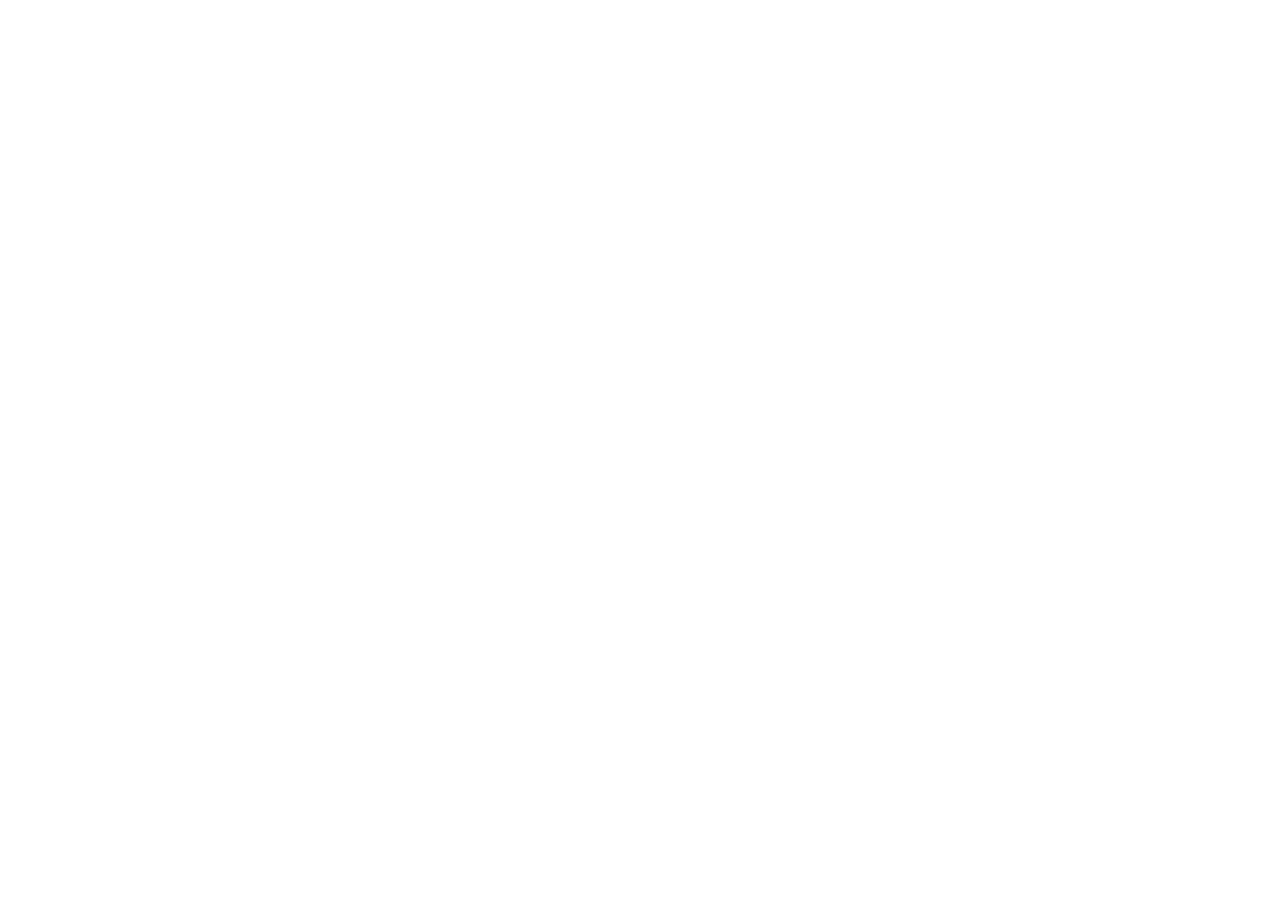
==== index.html @ 1f2ed85a "Add files via upload" ====
<!doctype html>
<html lang="de">
<head>
  <meta charset="utf-8">
  <meta name="viewport" content="width=device-width,initial-scale=1">
  <title>DISAP Demo</title>
  <link rel="stylesheet" href="css/styles.css">
</head>
<body>
  <div id="app"></div>
  <script type="module" src="js/app.js"></script>
</body>
</html>
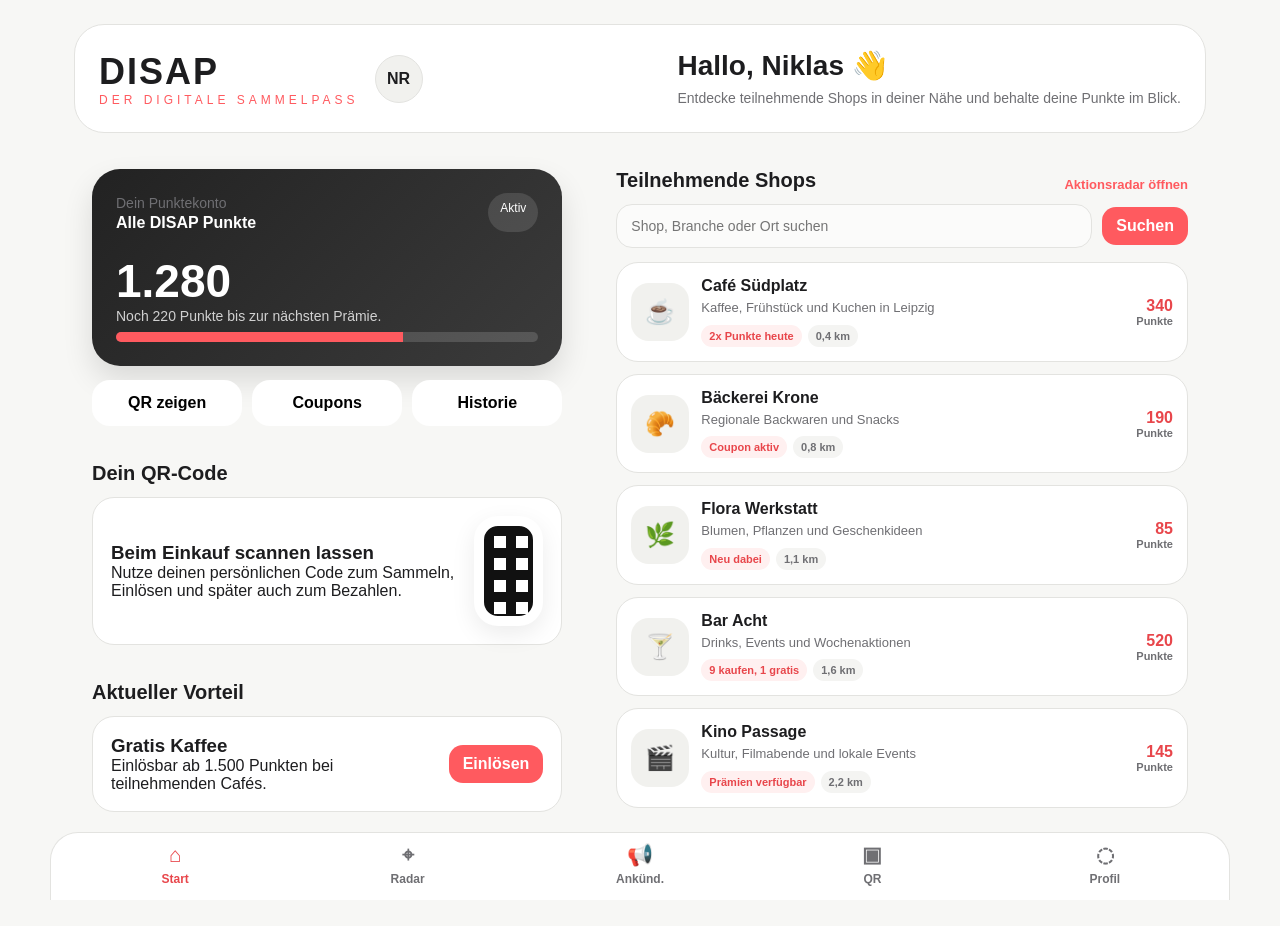
==== commit 99dfb193: "Add files via upload" ====
--- a/index.html
+++ b/index.html
@@ -7,7 +7,9 @@
   <link rel="stylesheet" href="css/styles.css">
 </head>
 <body>
-  <div id="app"></div>
-  <script type="module" src="js/app.js"></script>
+  <div id="app">
+    <noscript>Bitte JavaScript aktivieren, um die DISAP Demo zu öffnen.</noscript>
+  </div>
+  <script src="js/app.js"></script>
 </body>
 </html>
--- a/css/styles.css
+++ b/css/styles.css
@@ -0,0 +1,7 @@
+
+:root{--bg:#f7f7f5;--card:#fff;--text:#1d1d1f;--muted:#6f6f73;--line:#e3e3e0;--accent:#ff5a5f;--accent-dark:#e8464b;--soft:#f1f1ee;--city:#2f3a45;--map:#e9ece8}
+*{box-sizing:border-box;margin:0;padding:0;font-family:Inter,Arial,sans-serif}body{background:var(--bg);color:var(--text)}button{cursor:pointer;font:inherit}.shell{max-width:1180px;margin:auto;min-height:100vh;padding:24px 24px 96px}.header{background:var(--card);border:1px solid var(--line);border-radius:30px;padding:24px;margin-bottom:18px;display:flex;justify-content:space-between;gap:24px;align-items:center}.brand{display:flex;align-items:center;justify-content:space-between;gap:16px}.logo{font-size:36px;font-weight:900;letter-spacing:2px}.sub{color:var(--accent);letter-spacing:4px;font-size:12px;text-transform:uppercase}.headtext h1{font-size:28px;margin-bottom:6px}.headtext p,.muted{color:var(--muted);font-size:14px;line-height:1.45}.profile{width:48px;height:48px;border-radius:50%;background:var(--soft);display:grid;place-items:center;font-weight:800;border:1px solid var(--line)}.panel,.card{background:var(--card);border:1px solid var(--line);border-radius:30px;overflow:hidden}.ph{padding:20px;border-bottom:1px solid var(--line)}.ph h2{font-size:20px;margin-bottom:6px}.ph p{color:var(--muted);font-size:13px;line-height:1.4}.section{padding:18px}.grid2{display:grid;grid-template-columns:1fr 1.2fr;gap:18px}.gridmap{display:grid;grid-template-columns:1fr 360px;gap:18px}.grid3{display:grid;grid-template-columns:290px 1fr 330px;gap:18px}.row{display:flex;align-items:end;justify-content:space-between;margin-bottom:12px}.row h2{font-size:20px}.row a{color:var(--accent);font-size:13px;font-weight:800;text-decoration:none}.search,.toolbar{display:flex;gap:10px;align-items:center;flex-wrap:wrap}.search{margin-bottom:14px}.search input,.toolbar input{flex:1;min-width:220px;border:1px solid var(--line);background:#fbfbfa;border-radius:16px;padding:13px 14px;font-size:14px;outline:0}.primary,.search button{border:0;background:var(--accent);color:white;border-radius:14px;padding:10px 14px;font-weight:800}.secondary,.chip{border:1px solid var(--line);background:var(--soft);color:var(--text);border-radius:999px;padding:10px 12px;font-size:12px;font-weight:800}.chip.active{background:var(--accent);border-color:var(--accent);color:#fff}.nav{position:fixed;bottom:0;left:50%;transform:translateX(-50%);width:calc(100% - 48px);max-width:1180px;background:rgba(255,255,255,.92);backdrop-filter:blur(10px);border:1px solid var(--line);border-bottom:0;border-radius:28px 28px 0 0;display:grid;grid-template-columns:repeat(5,1fr);padding:10px 8px 14px;z-index:10}.nav button{background:transparent;border:0;color:var(--muted);font-size:12px;font-weight:800;display:grid;gap:5px;place-items:center}.nav span{font-size:21px}.nav .active{color:var(--accent-dark)}
+.points{background:linear-gradient(135deg,#222,#3b3b3b);color:#fff;border-radius:28px;padding:24px;box-shadow:0 14px 30px rgba(0,0,0,.12)}.ptop{display:flex;justify-content:space-between;margin-bottom:22px}.badge{background:rgba(255,255,255,.12);padding:8px 12px;border-radius:999px;font-size:12px}.num{font-size:46px;font-weight:900}.points p{color:rgba(255,255,255,.78);font-size:14px}.progress{height:10px;background:rgba(255,255,255,.15);border-radius:99px;overflow:hidden;margin-top:8px}.progress span{display:block;width:68%;height:100%;background:var(--accent)}.quick{display:grid;grid-template-columns:repeat(3,1fr);gap:10px;margin-top:14px}.quick button{border:0;border-radius:18px;background:var(--card);padding:14px 8px;font-weight:800}.shops{display:grid;gap:12px}.shop{background:var(--card);border:1px solid var(--line);border-radius:22px;padding:14px;display:grid;grid-template-columns:58px 1fr auto;gap:12px;align-items:center}.ico{width:58px;height:58px;border-radius:18px;display:grid;place-items:center;font-size:24px;background:var(--soft)}.shop h3{font-size:16px;margin-bottom:4px}.shop p,.event p,.compact p{font-size:13px;color:var(--muted);line-height:1.35}.meta{display:flex;gap:6px;flex-wrap:wrap;margin-top:8px}.pill{border-radius:999px;background:#f4f4f2;color:var(--muted);padding:5px 8px;font-size:11px;font-weight:800}.pill.a{color:var(--accent-dark);background:#fff0f0}.sp{text-align:right;font-weight:900;color:var(--accent-dark)}.sp small{display:block;color:var(--muted);font-size:11px}.coupon,.scan,.eventcard{background:var(--card);border:1px solid var(--line);border-radius:22px;padding:18px;display:flex;gap:16px;align-items:center;justify-content:space-between}.qr{width:110px;height:110px;border-radius:24px;background:linear-gradient(90deg,#111 10px,transparent 10px) 0 0/22px 22px,linear-gradient(#111 10px,transparent 10px) 0 0/22px 22px,#fff;border:10px solid #fff;box-shadow:0 8px 24px rgba(0,0,0,.08)}
+.map{position:relative;height:560px;background:linear-gradient(45deg,transparent 48%,rgba(255,255,255,.8) 49%,rgba(255,255,255,.8) 52%,transparent 53%) 0 0/160px 160px,linear-gradient(-35deg,transparent 48%,rgba(255,255,255,.75) 49%,rgba(255,255,255,.75) 52%,transparent 53%) 30px 40px/190px 160px,radial-gradient(circle at 15% 20%,rgba(133,168,141,.45) 0 12%,transparent 13%),radial-gradient(circle at 82% 74%,rgba(216,201,174,.55) 0 14%,transparent 15%),var(--map);overflow:hidden}.river{position:absolute;left:-80px;top:240px;width:120%;height:92px;background:rgba(143,165,186,.45);transform:rotate(-10deg);border-radius:999px}.street{position:absolute;background:rgba(255,255,255,.9);border-radius:999px}.s1{left:8%;top:14%;width:70%;height:16px;transform:rotate(17deg)}.s2{left:10%;top:60%;width:78%;height:15px;transform:rotate(-21deg)}.s3{left:34%;top:4%;width:15px;height:84%;transform:rotate(5deg)}.s4{left:68%;top:12%;width:14px;height:74%;transform:rotate(-15deg)}.s5{left:6%;top:42%;width:88%;height:13px}.pin{position:absolute;width:44px;height:44px;border-radius:50% 50% 50% 8px;background:var(--accent);transform:rotate(-45deg);display:grid;place-items:center;box-shadow:0 12px 24px rgba(232,70,75,.28);border:3px solid #fff;z-index:3}.pin:hover{transform:rotate(-45deg) scale(1.08)}.pin span{transform:rotate(45deg);font-size:20px}.p1{left:24%;top:24%}.p2{left:52%;top:34%}.p3{left:70%;top:54%}.p4{left:34%;top:66%}.p5{left:78%;top:28%}.p6{left:14%;top:50%}.tip{position:absolute;left:52%;top:18%;width:230px;background:#fff;border:1px solid var(--line);border-radius:20px;padding:14px;box-shadow:0 18px 40px rgba(0,0,0,.13);z-index:4}.tip h3{font-size:15px}.tip p{font-size:12px;color:var(--muted);line-height:1.35;margin:6px 0 10px}.events,.sidebody{padding:16px;display:grid;gap:12px}.event,.compact{border:1px solid var(--line);border-radius:22px;padding:14px;background:#fbfbfa;display:grid;gap:10px}.etop{display:flex;justify-content:space-between;gap:10px}.date{width:54px;height:54px;border-radius:18px;background:var(--text);color:white;display:grid;place-items:center;text-align:center;font-weight:900;line-height:1.05}.date small{display:block;font-size:10px;color:rgba(255,255,255,.78)}
+.city{padding:20px;display:grid;gap:16px}.citylogo{height:90px;border-radius:24px;background:linear-gradient(135deg,#222,var(--city));color:#fff;display:flex;align-items:center;gap:14px;padding:18px}.seal{width:50px;height:50px;border-radius:16px;background:rgba(255,255,255,.14);display:grid;place-items:center;font-size:24px}.cat{border:1px solid var(--line);background:#fbfbfa;border-radius:18px;padding:13px;display:flex;align-items:center;gap:10px}.cat.active{border-color:rgba(255,90,95,.35);background:#fff5f5}.catico{width:36px;height:36px;border-radius:12px;background:var(--soft);display:grid;place-items:center}.feed{padding:18px;display:grid;gap:14px}.post{border:1px solid var(--line);border-radius:26px;background:#fbfbfa;padding:18px;display:grid;gap:14px}.posttop{display:flex;justify-content:space-between;gap:14px}.author{display:flex;gap:12px;align-items:center}.avatar{width:46px;height:46px;border-radius:16px;background:var(--city);color:#fff;display:grid;place-items:center}.tag{border-radius:999px;padding:7px 10px;font-size:11px;font-weight:900;background:var(--soft);color:var(--muted)}.tag.info{background:#eef2f5;color:#466a8f}.tag.survey{background:#edf6ef;color:#3f7d58}.tag.event{background:#fff5e4;color:#8d6e2f}.post h2{font-size:20px}.post p{color:var(--muted);font-size:14px;line-height:1.5}.survey{border-radius:20px;background:#fff;border:1px solid var(--line);padding:14px;display:grid;gap:10px}.option{display:grid;gap:6px}.otop{display:flex;justify-content:space-between;font-weight:800;font-size:13px}.bar{height:9px;border-radius:999px;background:var(--soft);overflow:hidden}.bar span{display:block;height:100%;background:var(--accent)}.hidden{display:none!important}
+@media(max-width:980px){.shell{padding:0 0 88px;max-width:430px}.header{border-radius:0;border-left:0;border-right:0;border-top:0;display:block}.brand{margin-bottom:18px}.grid2,.gridmap,.grid3{grid-template-columns:1fr;padding:0 14px}.panel,.card{border-radius:24px}.hide-mobile{display:none}.map{height:470px}.tip{left:32px;top:24px}.nav{width:100%;max-width:430px;border-left:0;border-right:0}.nav button{font-size:10px}}
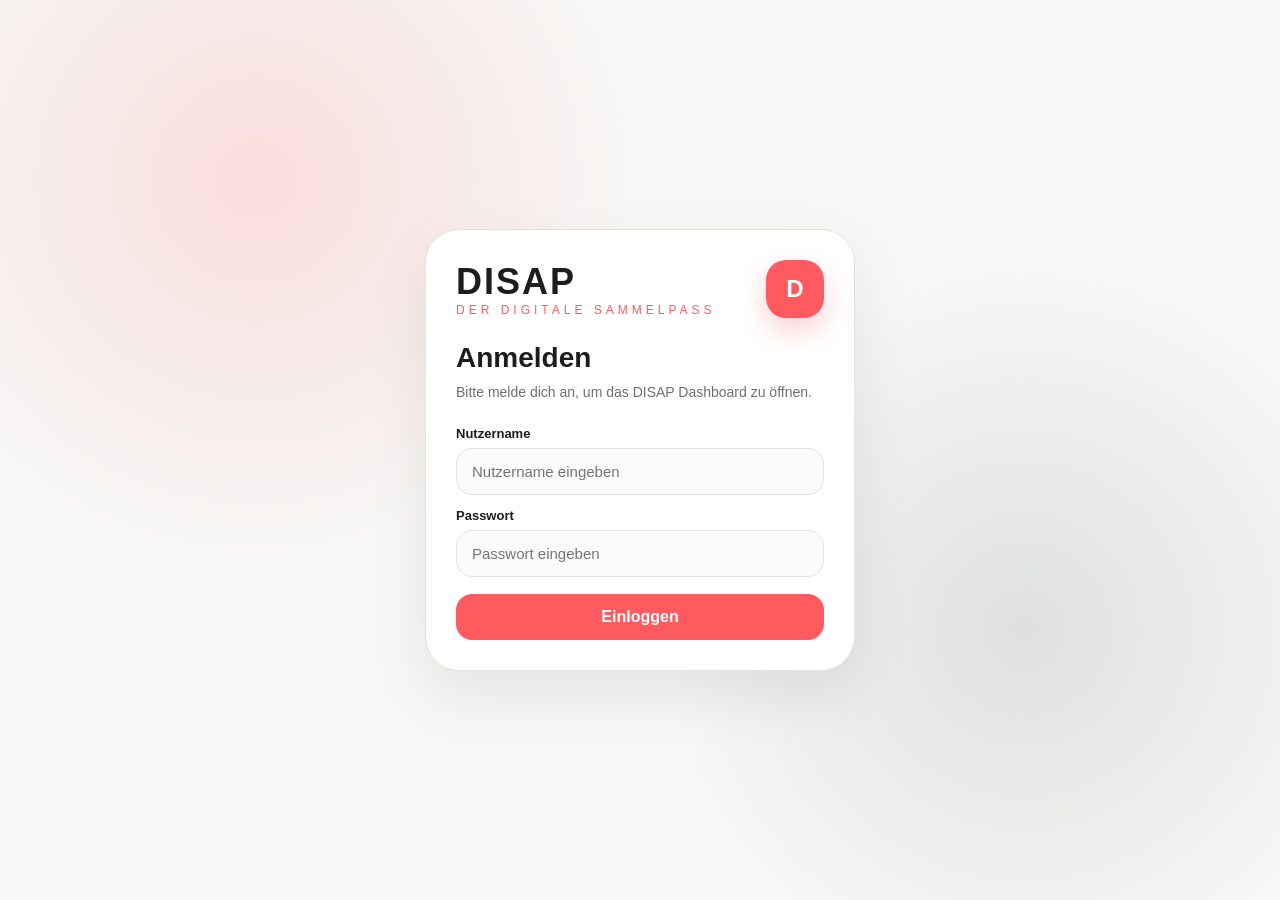
==== commit 9110fd32: "Update index.html" ====
--- a/index.html
+++ b/index.html
@@ -4,12 +4,1230 @@
   <meta charset="utf-8">
   <meta name="viewport" content="width=device-width,initial-scale=1">
   <title>DISAP Demo</title>
-  <link rel="stylesheet" href="css/styles.css">
+  <style>
+
+:root{--bg:#f7f7f5;--card:#fff;--text:#1d1d1f;--muted:#6f6f73;--line:#e3e3e0;--accent:#ff5a5f;--accent-dark:#e8464b;--soft:#f1f1ee;--city:#2f3a45;--map:#e9ece8}
+*{box-sizing:border-box;margin:0;padding:0;font-family:Inter,Arial,sans-serif}body{background:var(--bg);color:var(--text)}button{cursor:pointer;font:inherit}.shell{max-width:1180px;margin:auto;min-height:100vh;padding:24px 24px 96px}.header{background:var(--card);border:1px solid var(--line);border-radius:30px;padding:24px;margin-bottom:18px;display:flex;justify-content:space-between;gap:24px;align-items:center}.brand{display:flex;align-items:center;justify-content:space-between;gap:16px}.logo{font-size:36px;font-weight:900;letter-spacing:2px}.sub{color:var(--accent);letter-spacing:4px;font-size:12px;text-transform:uppercase}.headtext h1{font-size:28px;margin-bottom:6px}.headtext p,.muted{color:var(--muted);font-size:14px;line-height:1.45}.profile{width:48px;height:48px;border-radius:50%;background:var(--soft);display:grid;place-items:center;font-weight:800;border:1px solid var(--line)}.panel,.card{background:var(--card);border:1px solid var(--line);border-radius:30px;overflow:hidden}.ph{padding:20px;border-bottom:1px solid var(--line)}.ph h2{font-size:20px;margin-bottom:6px}.ph p{color:var(--muted);font-size:13px;line-height:1.4}.section{padding:18px}.grid2{display:grid;grid-template-columns:1fr 1.2fr;gap:18px}.gridmap{display:grid;grid-template-columns:1fr 360px;gap:18px}.grid3{display:grid;grid-template-columns:290px 1fr 330px;gap:18px}.announcement-grid{display:grid;grid-template-columns:minmax(0,1fr) 330px;gap:18px}.announcement-grid .feed{gap:16px}.row{display:flex;align-items:end;justify-content:space-between;margin-bottom:12px}.row h2{font-size:20px}.row a{color:var(--accent);font-size:13px;font-weight:800;text-decoration:none}.search,.toolbar{display:flex;gap:10px;align-items:center;flex-wrap:wrap}.search{margin-bottom:14px}.search input,.toolbar input{flex:1;min-width:220px;border:1px solid var(--line);background:#fbfbfa;border-radius:16px;padding:13px 14px;font-size:14px;outline:0}.primary,.search button{border:0;background:var(--accent);color:white;border-radius:14px;padding:10px 14px;font-weight:800}.secondary,.chip{border:1px solid var(--line);background:var(--soft);color:var(--text);border-radius:999px;padding:10px 12px;font-size:12px;font-weight:800}.chip.active{background:var(--accent);border-color:var(--accent);color:#fff}.nav{position:fixed;bottom:0;left:50%;transform:translateX(-50%);width:calc(100% - 48px);max-width:1180px;background:rgba(255,255,255,.94);backdrop-filter:blur(10px);border:1px solid var(--line);border-bottom:0;border-radius:22px 22px 0 0;display:grid;grid-template-columns:repeat(5,1fr);padding:7px 8px 9px;z-index:10}.nav button{background:transparent;border:0;color:var(--muted);font-size:11px;font-weight:800;display:grid;gap:3px;place-items:center;min-height:46px}.nav-icon{width:25px;height:25px;display:grid;place-items:center;font-size:20px;line-height:1}.nav-icon.radar-icon{font-size:24px}.nav .nav-usericon{width:25px;height:25px;border-radius:50%;background:var(--soft);border:1px solid var(--line);display:grid;place-items:center;font-size:10px;font-weight:900;letter-spacing:.4px;line-height:1}.nav .active .nav-usericon{background:var(--accent);border-color:var(--accent);color:#fff}.nav .active{color:var(--accent-dark)}
+.points{background:linear-gradient(135deg,#222,#3b3b3b);color:#fff;border-radius:28px;padding:24px;box-shadow:0 14px 30px rgba(0,0,0,.12)}.ptop{display:flex;justify-content:space-between;margin-bottom:22px}.badge{background:rgba(255,255,255,.12);padding:8px 12px;border-radius:999px;font-size:12px}.num{font-size:46px;font-weight:900}.points p{color:rgba(255,255,255,.78);font-size:14px}.progress{height:10px;background:rgba(255,255,255,.15);border-radius:99px;overflow:hidden;margin-top:8px}.progress span{display:block;width:68%;height:100%;background:var(--accent)}.quick{display:grid;grid-template-columns:repeat(3,1fr);gap:10px;margin-top:14px}.quick button{border:0;border-radius:18px;background:var(--card);padding:14px 8px;font-weight:800}.shops{display:grid;gap:12px}.shop{background:var(--card);border:1px solid var(--line);border-radius:22px;padding:14px;display:grid;grid-template-columns:58px 1fr auto;gap:12px;align-items:center}.ico{width:58px;height:58px;border-radius:18px;display:grid;place-items:center;font-size:24px;background:var(--soft)}.shop h3{font-size:16px;margin-bottom:4px}.shop p,.event p,.compact p{font-size:13px;color:var(--muted);line-height:1.35}.meta{display:flex;gap:6px;flex-wrap:wrap;margin-top:8px}.pill{border-radius:999px;background:#f4f4f2;color:var(--muted);padding:5px 8px;font-size:11px;font-weight:800}.pill.a{color:var(--accent-dark);background:#fff0f0}.sp{text-align:right;font-weight:900;color:var(--accent-dark)}.sp small{display:block;color:var(--muted);font-size:11px}.coupon,.scan,.eventcard{background:var(--card);border:1px solid var(--line);border-radius:22px;padding:18px;display:flex;gap:16px;align-items:center;justify-content:space-between}.qr{width:110px;height:110px;border-radius:24px;background:linear-gradient(90deg,#111 10px,transparent 10px) 0 0/22px 22px,linear-gradient(#111 10px,transparent 10px) 0 0/22px 22px,#fff;border:10px solid #fff;box-shadow:0 8px 24px rgba(0,0,0,.08)}
+.map{position:relative;height:560px;background:#dfe5df;overflow:hidden;border-radius:0 0 30px 30px}.osm-frame{position:absolute;inset:0;width:100%;height:100%;border:0;filter:saturate(.82) contrast(.96) brightness(1.03);transform:scale(1.02);transform-origin:center;pointer-events:none}.map::after{content:"";position:absolute;inset:0;background:linear-gradient(180deg,rgba(255,255,255,.08),rgba(247,247,245,.18));pointer-events:none}.map-title{position:absolute;left:18px;top:18px;z-index:5;background:rgba(255,255,255,.94);border:1px solid var(--line);border-radius:18px;padding:12px 14px;box-shadow:0 10px 28px rgba(0,0,0,.12)}.map-title h3{font-size:15px;margin-bottom:3px}.map-title p{font-size:12px;color:var(--muted)}.map-attribution{position:absolute;left:18px;bottom:14px;z-index:5;background:rgba(255,255,255,.92);border:1px solid var(--line);border-radius:999px;padding:7px 10px;font-size:10px;color:var(--muted)}.pin{position:absolute;min-width:46px;height:46px;border-radius:999px;background:var(--accent);color:#fff;display:flex;align-items:center;gap:6px;justify-content:center;box-shadow:0 14px 28px rgba(232,70,75,.32);border:3px solid #fff;z-index:6;padding:0 10px;transition:.16s ease;white-space:nowrap}.pin:hover,.pin.selected{transform:translateY(-3px) scale(1.04);background:var(--accent-dark)}.pin span{font-size:19px;line-height:1}.pin strong{font-size:11px;max-width:92px;overflow:hidden;text-overflow:ellipsis}.pin::after{content:"";position:absolute;left:50%;bottom:-9px;transform:translateX(-50%);width:0;height:0;border-left:8px solid transparent;border-right:8px solid transparent;border-top:10px solid #fff}.lp1{left:48%;top:77%}.lp2{left:56%;top:42%}.lp3{left:36%;top:66%}.lp4{left:61%;top:70%}.lp5{left:54%;top:38%}.lp6{left:50%;top:58%}.lp7{left:63%;top:79%}.lp8{left:48%;top:36%}.lp9{left:57%;top:52%}.lp10{left:69%;top:61%}.lp11{left:44%;top:48%}.map-area-label{position:absolute;z-index:4;background:rgba(47,58,69,.78);color:#fff;border-radius:999px;padding:6px 10px;font-size:11px;font-weight:900;letter-spacing:.2px;box-shadow:0 8px 18px rgba(0,0,0,.14)}.ml-zentrum{left:44%;top:30%}.ml-sued{left:45%;top:88%}.ml-plagwitz{left:19%;top:61%}.ml-hbf{left:55%;top:13%}.tip{position:absolute;right:18px;top:18px;width:255px;background:#fff;border:1px solid var(--line);border-radius:22px;padding:15px;box-shadow:0 18px 40px rgba(0,0,0,.16);z-index:7}.tip h3{font-size:16px}.tip p{font-size:12px;color:var(--muted);line-height:1.35;margin:6px 0 10px}.map-actions{display:flex;gap:8px;margin-top:10px}.map-actions button{padding:8px 10px;font-size:11px}.location-consent{position:absolute;inset:0;z-index:9;display:grid;place-items:center;background:rgba(29,29,31,.28);backdrop-filter:blur(3px);padding:20px}.location-card{width:min(100%,360px);background:#fff;border:1px solid var(--line);border-radius:26px;padding:22px;text-align:center;box-shadow:0 22px 56px rgba(0,0,0,.22)}.location-icon{width:62px;height:62px;border-radius:22px;background:#fff0f0;color:var(--accent-dark);display:grid;place-items:center;margin:0 auto 14px;font-size:28px}.location-card h3{font-size:20px;margin-bottom:8px}.location-card p{font-size:13px;color:var(--muted);line-height:1.45;margin-bottom:16px}.location-card .primary{width:100%;padding:13px 14px;border-radius:16px}.user-position{position:absolute;left:50%;top:50%;z-index:8;width:34px;height:34px;border-radius:50% 50% 50% 8px;background:var(--accent);border:3px solid #fff;box-shadow:0 12px 26px rgba(0,0,0,.24),0 0 0 9px rgba(255,90,95,.18);transform:translate(-50%,-88%) rotate(-45deg);display:grid;place-items:center}.user-position::before{content:"";width:11px;height:11px;border-radius:50%;background:#fff;transform:rotate(45deg)}.radar-list-item{border:1px solid var(--line);border-radius:22px;padding:14px;background:#fbfbfa;display:grid;gap:10px}.radar-list-item h3{font-size:15px}.radar-list-item p{font-size:13px;color:var(--muted);line-height:1.35}.store-top{display:flex;justify-content:space-between;gap:10px;align-items:flex-start}.store-icon{width:42px;height:42px;border-radius:15px;background:var(--soft);display:grid;place-items:center;font-size:21px}.events,.sidebody{padding:16px;display:grid;gap:12px}.event,.compact{border:1px solid var(--line);border-radius:22px;padding:14px;background:#fbfbfa;display:grid;gap:10px}.etop{display:flex;justify-content:space-between;gap:10px}.date{width:54px;height:54px;border-radius:18px;background:var(--text);color:white;display:grid;place-items:center;text-align:center;font-weight:900;line-height:1.05}.date small{display:block;font-size:10px;color:rgba(255,255,255,.78)}
+.city{padding:20px;display:grid;gap:16px}.citylogo{height:90px;border-radius:24px;background:linear-gradient(135deg,#222,var(--city));color:#fff;display:flex;align-items:center;gap:14px;padding:18px}.seal{width:50px;height:50px;border-radius:16px;background:rgba(255,255,255,.14);display:grid;place-items:center;font-size:24px}.cat{border:1px solid var(--line);background:#fbfbfa;border-radius:18px;padding:13px;display:flex;align-items:center;gap:10px}.cat.active{border-color:rgba(255,90,95,.35);background:#fff5f5}.catico{width:36px;height:36px;border-radius:12px;background:var(--soft);display:grid;place-items:center}.feed{padding:18px;display:grid;gap:14px}.post{border:1px solid var(--line);border-radius:26px;background:#fbfbfa;padding:18px;display:grid;gap:14px}.posttop{display:flex;justify-content:space-between;gap:14px}.author{display:flex;gap:12px;align-items:center}.avatar{width:46px;height:46px;border-radius:16px;background:var(--city);color:#fff;display:grid;place-items:center}.tag{border-radius:999px;padding:0 10px;min-height:26px;display:inline-flex;align-items:center;justify-content:center;line-height:1;font-size:11px;font-weight:900;background:var(--soft);color:var(--muted)}.tag.info{background:#eef2f5;color:#466a8f}.tag.survey{background:#edf6ef;color:#3f7d58}.tag.event{background:#fff5e4;color:#8d6e2f}.post h2{font-size:20px}.post p{color:var(--muted);font-size:14px;line-height:1.5}.survey{border-radius:20px;background:#fff;border:1px solid var(--line);padding:14px;display:grid;gap:10px}.option{display:grid;gap:6px}.otop{display:flex;justify-content:space-between;font-weight:800;font-size:13px}.bar{height:9px;border-radius:999px;background:var(--soft);overflow:hidden}.bar span{display:block;height:100%;background:var(--accent)}.hidden{display:none!important}
+
+.login-shell{min-height:100vh;display:grid;place-items:center;padding:24px;background:radial-gradient(circle at 20% 20%,rgba(255,90,95,.16),transparent 30%),radial-gradient(circle at 80% 70%,rgba(47,58,69,.12),transparent 30%),var(--bg)}.login-card{width:min(100%,430px);background:var(--card);border:1px solid var(--line);border-radius:34px;padding:30px;box-shadow:0 24px 60px rgba(0,0,0,.08)}.login-brand{display:flex;align-items:center;justify-content:space-between;gap:16px;margin-bottom:24px}.login-mark{width:58px;height:58px;border-radius:20px;background:var(--accent);color:#fff;display:grid;place-items:center;font-size:24px;font-weight:900;box-shadow:0 12px 28px rgba(232,70,75,.25)}.login-card h1{font-size:28px;margin-bottom:8px}.login-card p{color:var(--muted);font-size:14px;line-height:1.45}.login-form{display:grid;gap:13px;margin-top:24px}.login-field{display:grid;gap:7px}.login-field label{font-size:13px;font-weight:800}.login-field input{width:100%;border:1px solid var(--line);background:#fbfbfa;border-radius:16px;padding:14px 15px;font-size:15px;outline:0}.login-field input:focus{border-color:rgba(255,90,95,.6);box-shadow:0 0 0 4px rgba(255,90,95,.1)}.login-submit{border:0;background:var(--accent);color:white;border-radius:16px;padding:14px 16px;font-weight:900;margin-top:4px}.login-error{border:1px solid rgba(255,90,95,.35);background:#fff0f0;color:var(--accent-dark);border-radius:16px;padding:12px 14px;font-size:13px;font-weight:800}
+
+.qr-page{display:grid;gap:18px;max-width:760px;margin:0 auto}.qr-main-panel{padding:34px}.qr-stage{min-height:430px;display:grid;place-items:center}.qr-large{width:min(68vw,360px);height:min(68vw,360px);border-radius:34px;background:linear-gradient(90deg,#111 18px,transparent 18px) 0 0/38px 38px,linear-gradient(#111 18px,transparent 18px) 0 0/38px 38px,#fff;border:20px solid #fff;box-shadow:0 22px 54px rgba(0,0,0,.12)}.qr-guide{background:var(--card);border:1px solid var(--line);border-radius:26px;padding:20px}.qr-guide h3{font-size:18px;margin-bottom:8px}.qr-guide p{color:var(--muted);font-size:14px;line-height:1.55}.points-compact{display:flex;align-items:center;justify-content:space-between;gap:14px}.history-link{border:0;background:transparent;color:var(--accent-dark);font-weight:900;text-decoration:underline;text-underline-offset:4px;padding:8px}.modal{position:fixed;inset:0;z-index:30;background:rgba(29,29,31,.38);backdrop-filter:blur(4px);display:grid;place-items:center;padding:20px}.modal-card{width:min(100%,680px);max-height:84vh;overflow:hidden;background:var(--card);border:1px solid var(--line);border-radius:30px;box-shadow:0 28px 80px rgba(0,0,0,.24);display:flex;flex-direction:column}.modal-head{padding:22px;border-bottom:1px solid var(--line);display:flex;align-items:flex-start;justify-content:space-between;gap:16px;flex-shrink:0}.modal-head h2{font-size:22px;margin-bottom:5px}.modal-head p{color:var(--muted);font-size:13px;line-height:1.4}.modal-close{width:38px;height:38px;border:1px solid var(--line);background:var(--soft);border-radius:50%;font-size:24px;line-height:1}.history-tools{padding:14px 16px;border-bottom:1px solid var(--line);display:flex;gap:8px;align-items:center;justify-content:space-between;flex-wrap:wrap;background:#fbfbfa;flex-shrink:0}.history-summary{font-size:13px;color:var(--muted);font-weight:800}.history-summary strong{color:var(--text)}.history-filters{display:flex;gap:8px;flex-wrap:wrap}.history-filters .chip{padding:8px 10px}.history-list{padding:16px;display:grid;gap:10px;overflow:auto;max-height:52vh}.history-row{border:1px solid var(--line);border-radius:20px;background:#fbfbfa;padding:14px;display:grid;grid-template-columns:42px 1fr auto;gap:12px;align-items:center}.history-row h4{font-size:15px;margin-bottom:4px}.history-row p{font-size:12px;color:var(--muted);line-height:1.35}.history-icon{width:42px;height:42px;border-radius:15px;display:grid;place-items:center;font-weight:900;font-size:22px}.history-row.gain .history-icon{background:#edf6ef;color:#2f8a4f}.history-row.loss .history-icon{background:#fff0f0;color:#d73b41}.history-points{font-size:14px;white-space:nowrap}.history-row.gain .history-points{color:#2f8a4f}.history-row.loss .history-points{color:#d73b41}.history-empty{display:none;padding:18px;margin:0 16px 16px;border:1px dashed var(--line);border-radius:18px;color:var(--muted);text-align:center;font-size:13px}.history-empty.visible{display:block}.deals-list{max-height:294px;overflow:auto;display:grid;gap:10px;padding-right:4px;scrollbar-width:thin}.deal-card{background:#fbfbfa;border:1px solid var(--line);border-radius:18px;padding:13px;display:grid;grid-template-columns:42px 1fr auto;gap:10px;align-items:start}.deal-ico{width:42px;height:42px;border-radius:14px;background:#fff0f0;color:var(--accent-dark);display:grid;place-items:center;font-size:20px}.deal-card h4{font-size:14px;margin-bottom:4px}.deal-card p{font-size:12px;color:var(--muted);line-height:1.35}.deal-info{font-size:12px;color:var(--text);font-weight:800;line-height:1.35;margin-bottom:5px}.deal-info span{color:var(--muted);font-weight:800}.deal-side{display:grid;gap:8px;justify-items:end}.deal-show{border:0;background:var(--accent);color:#fff;border-radius:999px;padding:8px 10px;font-size:11px;font-weight:900;white-space:nowrap}.deal-show:hover{background:var(--accent-dark)}.deal-chip{border-radius:999px;background:var(--soft);color:var(--muted);padding:6px 8px;font-size:10px;font-weight:900;white-space:nowrap}.deal-chip.food{background:#fff3e7;color:#a85b10}.deal-chip.culture{background:#eef2f5;color:#466a8f}.deal-chip.mobility{background:#edf6ef;color:#3f7d58}.deal-chip.social{background:#fff0f0;color:var(--accent-dark)}.deal-meta{display:flex;gap:6px;flex-wrap:wrap;margin-top:8px}.catalog-grid{display:grid;gap:10px;max-height:430px;overflow:auto;padding:16px;scrollbar-width:thin}.catalog-row{background:#fbfbfa;border:1px solid var(--line);border-radius:18px;padding:14px;display:grid;grid-template-columns:46px 1fr auto;gap:12px;align-items:start}.catalog-row h4{font-size:15px;margin-bottom:4px}.catalog-row p{font-size:12px;color:var(--muted);line-height:1.35}.catalog-row .deal-ico{width:46px;height:46px}.catalog-status{font-size:11px;font-weight:900;color:var(--accent-dark);background:#fff0f0;border-radius:999px;padding:6px 8px;white-space:nowrap}.catalog-empty{display:none;margin:0 16px 16px;border:1px dashed var(--line);background:#fbfbfa;border-radius:16px;padding:12px;color:var(--muted);font-size:13px;text-align:center}.catalog-empty.visible{display:block}.catalog-search{padding:0 16px 14px;background:#fbfbfa;border-bottom:1px solid var(--line)}.catalog-search input{width:100%;border:1px solid var(--line);background:#fff;border-radius:16px;padding:12px 14px;font-size:14px;outline:0}
+
+@media(max-width:980px){.shell{padding:0 0 88px;max-width:430px}.header{border-radius:0;border-left:0;border-right:0;border-top:0;display:block}.brand{margin-bottom:18px}.grid2,.gridmap,.grid3{grid-template-columns:1fr;padding:0 14px}.panel,.card{border-radius:24px}.hide-mobile{display:none}.map{height:520px}.tip{left:14px;right:14px;top:86px;width:auto}.map-title{left:14px;top:14px;right:14px}.map-area-label{display:none}.pin strong{display:none}.pin{min-width:44px;padding:0}.lp1{left:51%;top:78%}.lp2{left:57%;top:43%}.lp3{left:30%;top:66%}.lp4{left:62%;top:72%}.lp5{left:54%;top:39%}.lp6{left:52%;top:59%}.map-attribution{left:14px;bottom:12px}.nav{width:100%;max-width:430px;border-left:0;border-right:0}.nav button{font-size:10px;min-height:44px}}
+
+  
+@media(max-width:640px){.qr-main-panel{padding:18px}.qr-stage{min-height:330px}.qr-large{width:min(78vw,285px);height:min(78vw,285px);border-width:16px;background-size:32px 32px}.points-compact{align-items:flex-start;flex-direction:column}.history-row{grid-template-columns:38px 1fr;align-items:start}.history-points{grid-column:2}.modal{padding:12px}.modal-card{border-radius:24px}}
+
+
+/* Favoriten, Lesezeichen und Öffnungszeiten */
+.saved-grid{display:grid;grid-template-columns:1fr 1fr;gap:12px;margin-top:14px}.saved-box{background:var(--card);border:1px solid var(--line);border-radius:22px;padding:16px;display:grid;gap:10px}.saved-head{display:flex;align-items:center;justify-content:space-between;gap:10px}.saved-head h3{font-size:16px}.saved-head a{font-size:12px;color:var(--accent-dark);font-weight:900;text-decoration:none}.saved-list{display:grid;gap:8px}.saved-item{display:flex;align-items:center;justify-content:space-between;gap:10px;background:#fbfbfa;border:1px solid var(--line);border-radius:16px;padding:10px 12px}.saved-item strong{font-size:13px}.saved-item p{font-size:12px;color:var(--muted);line-height:1.3}.saved-empty{font-size:13px;color:var(--muted);line-height:1.4;background:#fbfbfa;border:1px dashed var(--line);border-radius:16px;padding:12px}.favorite-btn,.bookmark-btn{width:38px;height:38px;border:1px solid var(--line);background:var(--soft);display:grid;place-items:center;font-size:18px;font-weight:900;color:var(--muted);transition:.15s ease;flex-shrink:0}.favorite-btn{border-radius:50%}.bookmark-btn{border-radius:14px;background:#f7f5ef}.favorite-btn:hover,.bookmark-btn:hover{transform:translateY(-1px);border-color:rgba(255,90,95,.35);color:var(--accent-dark)}.favorite-btn.active{background:#fff0f0;border-color:#ffd3d4;color:var(--accent-dark)}.bookmark-btn.active{background:#fff3cf;border-color:#ffb84d;box-shadow:0 0 0 4px rgba(255,184,77,.28),0 12px 24px rgba(0,0,0,.10);transform:translateY(-1px) scale(1.06)}.bookmark-icon{width:18px;height:22px;display:block;object-fit:contain;filter:grayscale(1) brightness(.12)}.bookmark-inline-icon{width:15px;height:18px;display:block;object-fit:contain;filter:grayscale(1) brightness(.12)}.bookmark-btn.active .bookmark-icon,.bookmark-chip-label .bookmark-inline-icon,.bookmark-title-label .bookmark-inline-icon{filter:none}.bookmark-chip-label,.bookmark-title-label{display:inline-flex;align-items:center;gap:7px}.shop-actions{display:grid;gap:8px;justify-items:end}.shop .favorite-btn{width:34px;height:34px;font-size:16px}.store-actions{display:flex;align-items:center;gap:8px;flex-wrap:wrap}.store-actions .favorite-btn{width:36px;height:36px;font-size:17px}.post-actions{display:flex;align-items:center;justify-content:space-between;gap:10px;flex-wrap:wrap}.post-actions-left{display:flex;gap:8px;flex-wrap:wrap}.posttop .bookmark-btn{margin-left:auto}.hours-line{font-size:12px;color:var(--muted);display:flex;gap:8px;align-items:center;flex-wrap:wrap}.status{display:inline-flex;align-items:center;gap:5px;border-radius:999px;padding:5px 8px;font-size:11px;font-weight:900}.status::before{content:"";width:7px;height:7px;border-radius:50%;background:currentColor}.status.open{background:#edf6ef;color:#2f8a4f}.status.closed{background:#f0f0ee;color:#747478}.status.soon{background:#fff5e4;color:#9a6b14}.store-detail{display:grid;gap:8px}.favorites-count,.bookmarks-count{font-size:11px;color:var(--muted);font-weight:900}.pin.favorite{box-shadow:0 14px 28px rgba(232,70,75,.32),0 0 0 5px rgba(255,90,95,.18)}
+@media(max-width:980px){.saved-grid{grid-template-columns:1fr}.announcement-grid{grid-template-columns:1fr;padding:0 14px}.shop{grid-template-columns:52px 1fr auto}.deal-card,.catalog-row{grid-template-columns:42px 1fr}.deal-chip,.catalog-status,.deal-side{grid-column:2;justify-self:start}.shop-actions{align-self:start}}
+
+  </style>
 </head>
 <body>
   <div id="app">
     <noscript>Bitte JavaScript aktivieren, um die DISAP Demo zu öffnen.</noscript>
   </div>
-  <script src="js/app.js"></script>
+
+  <script>
+
+
+const mapData = {
+  "Café Südplatz": {
+    name: "Café Südplatz",
+    icon: "☕",
+    desc: "Teilnehmendes Café im Bereich Südplatz mit Kaffee, Frühstück und Tagesaktionen.",
+    benefit: "2x Punkte heute",
+    distance: "0,4 km",
+    category: "Gastronomie",
+    pin: "lp1",
+    hoursText: "08:00–18:00 Uhr",
+    open: "08:00",
+    close: "18:00",
+    search: "cafe café südplatz gastronomie kaffee südvorstadt karl liebknecht strasse"
+  },
+  "Kino Passage": {
+    name: "Kino Passage",
+    icon: "🎬",
+    desc: "Kulturpartner im Zentrum. Punkte beim Ticketkauf und wechselnde Filmaktionen.",
+    benefit: "80 Punkte",
+    distance: "1,2 km",
+    category: "Kultur",
+    pin: "lp2",
+    hoursText: "14:00–23:30 Uhr",
+    open: "14:00",
+    close: "23:30",
+    search: "kino passage kultur film zentrum innenstadt"
+  },
+  "Flora Werkstatt": {
+    name: "Flora Werkstatt",
+    icon: "🌿",
+    desc: "Lokaler Blumenladen im Leipziger Westen mit Aktionen für DISAP Nutzer.",
+    benefit: "Neu dabei",
+    distance: "1,8 km",
+    category: "Einzelhandel",
+    pin: "lp3",
+    hoursText: "10:00–18:00 Uhr",
+    open: "10:00",
+    close: "18:00",
+    search: "flora werkstatt einzelhandel blumen plagwitz westen"
+  },
+  "Bar Acht": {
+    name: "Bar Acht",
+    icon: "🍸",
+    desc: "Teilnehmende Bar im KarLi Umfeld mit Abendaktionen und Bonuspunkten.",
+    benefit: "9 kaufen, 1 gratis",
+    distance: "0,9 km",
+    category: "Gastronomie",
+    pin: "lp4",
+    hoursText: "18:00–01:00 Uhr",
+    open: "18:00",
+    close: "01:00",
+    search: "bar acht gastronomie drinks karl liebknecht strasse südvorstadt"
+  },
+  "Bäckerei Krone": {
+    name: "Bäckerei Krone",
+    icon: "🥐",
+    desc: "Bäckerei in der Innenstadt mit Coupon und Punkten auf Snacks und Backwaren.",
+    benefit: "Coupon aktiv",
+    distance: "0,8 km",
+    category: "Lebensmittel",
+    pin: "lp5",
+    hoursText: "06:30–18:00 Uhr",
+    open: "06:30",
+    close: "18:00",
+    search: "bäckerei krone lebensmittel backwaren innenstadt markt"
+  },
+  "Stadtbibliothek": {
+    name: "Stadtbibliothek",
+    icon: "📚",
+    desc: "Städtisches Kulturangebot mit Lesungen und DISAP Vorteilen.",
+    benefit: "40 Punkte",
+    distance: "0,9 km",
+    category: "Kultur",
+    pin: "lp6",
+    hoursText: "10:00–19:00 Uhr",
+    open: "10:00",
+    close: "19:00",
+    search: "stadtbibliothek kultur lesung wilhelm leuschner platz"
+  },
+  "Pizzeria Napoli": {
+    name: "Pizzeria Napoli",
+    icon: "🍕",
+    desc: "Teilnehmendes Restaurant mit Pizzaaktionen und DISAP Rabatt Coupons.",
+    benefit: "30% Rabatt",
+    distance: "1,4 km",
+    category: "Gastronomie",
+    pin: "lp7",
+    hoursText: "11:30–22:30 Uhr",
+    open: "11:30",
+    close: "22:30",
+    search: "pizzeria napoli gastronomie pizza essen rabatt coupon südvorstadt"
+  },
+  "Museum am Markt": {
+    name: "Museum am Markt",
+    icon: "🏛",
+    desc: "Kulturpartner mit Ausstellungen und einlösbaren Punkte Prämien.",
+    benefit: "Eintritt gratis",
+    distance: "0,7 km",
+    category: "Kultur",
+    pin: "lp8",
+    hoursText: "10:00–18:00 Uhr",
+    open: "10:00",
+    close: "18:00",
+    search: "museum am markt kultur ausstellung kostenloser eintritt innenstadt"
+  },
+  "Stadt Leipzig Mobilität": {
+    name: "Stadt Leipzig Mobilität",
+    icon: "🚋",
+    desc: "Mobilitätspartner für einlösbare ÖPNV Vorteile im DISAP Programm.",
+    benefit: "Fahrt gratis",
+    distance: "0,5 km",
+    category: "Mobilität",
+    pin: "lp9",
+    hoursText: "06:00–23:00 Uhr",
+    open: "06:00",
+    close: "23:00",
+    search: "stadt leipzig mobilität öffis öpnv ticket tram bus"
+  },
+  "Theater Loft": {
+    name: "Theater Loft",
+    icon: "🎭",
+    desc: "Kulturpartner mit Theaterabenden, 2 für 1 Aktionen und DISAP Vorteilen.",
+    benefit: "2 für 1",
+    distance: "1,8 km",
+    category: "Kultur",
+    pin: "lp10",
+    hoursText: "16:00–22:30 Uhr",
+    open: "16:00",
+    close: "22:30",
+    search: "theater loft kultur theater 2 für 1 vorstellung"
+  },
+  "Bistro Mitte": {
+    name: "Bistro Mitte",
+    icon: "🥗",
+    desc: "Teilnehmendes Bistro mit Mittagsaktionen und Rabatt Coupons.",
+    benefit: "20% Mittag",
+    distance: "0,9 km",
+    category: "Gastronomie",
+    pin: "lp11",
+    hoursText: "09:00–20:00 Uhr",
+    open: "09:00",
+    close: "20:00",
+    search: "bistro mitte gastronomie essen mittagsmenü rabatt"
+  }
+};
+
+const BOOKMARK_ICON = "data:image/svg+xml,%3Csvg%20xmlns%3D%22http%3A//www.w3.org/2000/svg%22%20viewBox%3D%220%200%2024%2024%22%3E%0A%20%20%3Cpath%20fill%3D%22%23ff5a5f%22%20d%3D%22M7%203.25h10A2.25%202.25%200%200%201%2019.25%205.5v15.1a.9.9%200%200%201-1.37.77L12%2017.8l-5.88%203.57a.9.9%200%200%201-1.37-.77V5.5A2.25%202.25%200%200%201%207%203.25Z%22/%3E%0A%20%20%3Cpath%20fill%3D%22%23ffffff%22%20opacity%3D%22.28%22%20d%3D%22M7%203.25h10A2.25%202.25%200%200%201%2019.25%205.5v1.1H4.75V5.5A2.25%202.25%200%200%201%207%203.25Z%22/%3E%0A%3C/svg%3E";
+
+const announcementData = [
+  {
+    id: "mobilitaetszone",
+    type: "info",
+    tag: "Information",
+    tagClass: "info",
+    meta: "Heute · Offizielle Information",
+    title: "Neue Mobilitätszone in der Innenstadt",
+    text: "Ab nächster Woche wird in Teilen der Innenstadt eine neue Verkehrsführung getestet. Fußwege, Radwege und Lieferzonen sollen dadurch übersichtlicher werden.",
+    search: "innenstadt mobilität baustelle information verkehrsführung",
+    pills: ["Innenstadt", "Mobilität", "Gültig ab Montag"],
+    buttons: ["Details ansehen", "Merken"]
+  },
+  {
+    id: "marktzeiten",
+    type: "info",
+    tag: "Information",
+    tagClass: "info",
+    meta: "Heute · Service Hinweis",
+    title: "Geänderte Öffnungszeiten auf dem Wochenmarkt",
+    text: "Auf dem Wochenmarkt am Augustusplatz gelten in dieser Woche verlängerte Öffnungszeiten. Mehrere DISAP Partner nehmen an der Aktion teil.",
+    search: "wochenmarkt augustusplatz öffnungszeiten service partner",
+    pills: ["Wochenmarkt", "Augustusplatz", "Diese Woche"],
+    buttons: ["Details ansehen", "Merken"]
+  },
+  {
+    id: "brueckenarbeiten",
+    type: "info",
+    tag: "Information",
+    tagClass: "info",
+    meta: "Vor 1 Tag · Verkehrsinformation",
+    title: "Brückenarbeiten am Innenstadtring",
+    text: "Wegen Bauarbeiten kommt es am Innenstadtring zu temporären Sperrungen. Teilnehmende Partner in der Umgebung bleiben weiterhin erreichbar.",
+    search: "brückenarbeiten innenstadtring sperrung verkehr partner erreichbar",
+    pills: ["Verkehr", "Innenstadtring", "Baustelle"],
+    buttons: ["Details ansehen", "Merken"]
+  },
+  {
+    id: "kulturumfrage",
+    type: "survey",
+    tag: "Umfrage",
+    tagClass: "survey",
+    meta: "Gestern · Bürgerumfrage",
+    title: "Welche Kulturangebote wünscht du dir häufiger?",
+    text: "Die Stadt Leipzig möchte lokale Kulturangebote besser auf die Interessen der Bürgerinnen und Bürger abstimmen.",
+    search: "umfrage innenstadt kultur angebot befragung open air kino konzerte stadtteilfeste",
+    survey: [["Open Air Kino",42],["Konzerte im Park",35],["Stadtteilfeste",23]],
+    buttons: ["Abstimmen", "Teilen"]
+  },
+  {
+    id: "fahrradumfrage",
+    type: "survey",
+    tag: "Umfrage",
+    tagClass: "survey",
+    meta: "Vor 2 Tagen · Bürgerumfrage",
+    title: "Wo fehlen dir sichere Fahrradabstellplätze?",
+    text: "Die Stadt sammelt Rückmeldungen für zusätzliche Fahrradabstellflächen in Innenstadt, Südvorstadt und Plagwitz.",
+    search: "umfrage fahrrad abstellplätze innenstadt südvorstadt plagwitz mobilität",
+    survey: [["Innenstadt",38],["Südvorstadt",34],["Plagwitz",28]],
+    buttons: ["Abstimmen", "Teilen"]
+  },
+  {
+    id: "familienangebote",
+    type: "survey",
+    tag: "Umfrage",
+    tagClass: "survey",
+    meta: "Vor 4 Tagen · Bürgerumfrage",
+    title: "Welche Familienangebote sollen ausgebaut werden?",
+    text: "Leipzig plant neue Freizeit und Kulturangebote für Familien und fragt nach den wichtigsten Schwerpunkten.",
+    search: "umfrage familienangebote freizeit kultur spielplätze veranstaltungen",
+    survey: [["Familienfeste",31],["Ferienprogramme",46],["Kinderkultur",23]],
+    buttons: ["Abstimmen", "Teilen"]
+  },
+  {
+    id: "stadtteilfest",
+    type: "event",
+    tag: "Event",
+    tagClass: "event",
+    meta: "Vor 2 Tagen · Veranstaltung",
+    title: "Stadtteilfest am Wochenende",
+    text: "Lokale Händler, Gastronomie, Musik und Kulturangebote nehmen am kommenden Wochenende am Stadtteilfest teil. DISAP Partner bieten zusätzliche Punkteaktionen an.",
+    search: "event stadtfest leipzig wochenende markt musik stadtteilfest",
+    eventCard: { title: "Leipziger Stadtteilfest", text: "Samstag · 12:00 bis 22:00 Uhr · Zentrum Süd", day: "15", month: "JUN" },
+    buttons: ["Event anzeigen", "Zum Kalender"]
+  },
+  {
+    id: "sommerkino",
+    type: "event",
+    tag: "Event",
+    tagClass: "event",
+    meta: "Vor 3 Tagen · Veranstaltung",
+    title: "Sommerkino im Clara Zetkin Park",
+    text: "Ein Open Air Filmabend mit gastronomischen Angeboten und zusätzlichen DISAP Punkten bei ausgewählten Partnern.",
+    search: "event sommerkino clara zetkin park open air film gastronomische angebote",
+    eventCard: { title: "Sommerkino Leipzig", text: "Freitag · 21:30 Uhr · Clara Zetkin Park", day: "19", month: "JUN" },
+    buttons: ["Event anzeigen", "Zum Kalender"]
+  },
+  {
+    id: "shoppingabend",
+    type: "event",
+    tag: "Event",
+    tagClass: "event",
+    meta: "Vor 5 Tagen · Veranstaltung",
+    title: "Langer Einkaufsabend in Plagwitz",
+    text: "Mehrere teilnehmende Läden öffnen länger und bieten am Abend besondere Aktionen für DISAP Nutzerinnen und Nutzer an.",
+    search: "event shoppingabend plagwitz einkaufen läden aktionen disap",
+    eventCard: { title: "Shoppingabend Plagwitz", text: "Donnerstag · 18:00 bis 22:00 Uhr · Karl Heine Straße", day: "20", month: "JUN" },
+    buttons: ["Event anzeigen", "Zum Kalender"]
+  }
+];
+
+function getStores() {
+  return Object.values(mapData);
+}
+
+function escapeHtml(value) {
+  return String(value).replace(/[&<>"']/g, char => ({"&":"&amp;","<":"&lt;",">":"&gt;","\"":"&quot;","'":"&#039;"}[char]));
+}
+
+function initialsFromName(value) {
+  const cleaned = String(value || "").trim();
+  return cleaned ? cleaned.slice(0, 2).toUpperCase() : "DU";
+}
+
+function getStoredSet(key) {
+  try {
+    return new Set(JSON.parse(localStorage.getItem(key) || "[]"));
+  } catch (error) {
+    return new Set();
+  }
+}
+
+function saveStoredSet(key, set) {
+  localStorage.setItem(key, JSON.stringify([...set]));
+}
+
+function isFavoriteStore(name) {
+  return getStoredSet("disapFavoriteStores").has(name);
+}
+
+function toggleFavoriteStore(name) {
+  const favorites = getStoredSet("disapFavoriteStores");
+  favorites.has(name) ? favorites.delete(name) : favorites.add(name);
+  saveStoredSet("disapFavoriteStores", favorites);
+  return favorites.has(name);
+}
+
+function isBookmarkedPost(id) {
+  return getStoredSet("disapBookmarkedPosts").has(id);
+}
+
+function toggleBookmarkedPost(id) {
+  const bookmarks = getStoredSet("disapBookmarkedPosts");
+  bookmarks.has(id) ? bookmarks.delete(id) : bookmarks.add(id);
+  saveStoredSet("disapBookmarkedPosts", bookmarks);
+  return bookmarks.has(id);
+}
+
+function parseTimeToMinutes(value) {
+  const [hours, minutes] = String(value).split(":").map(Number);
+  return (hours * 60) + (minutes || 0);
+}
+
+function getStoreStatus(store) {
+  const now = new Date();
+  let current = now.getHours() * 60 + now.getMinutes();
+  let open = parseTimeToMinutes(store.open);
+  let close = parseTimeToMinutes(store.close);
+  if (close <= open) {
+    close += 1440;
+    if (current < open) current += 1440;
+  }
+  const isOpen = current >= open && current < close;
+  if (!isOpen) return { text: "Geschlossen", className: "closed" };
+  const minutesToClose = close - current;
+  if (minutesToClose <= 60) return { text: "Schließt demnächst", className: "soon" };
+  return { text: "Geöffnet", className: "open" };
+}
+
+function favoriteButtonMarkup(name, compact=false) {
+  const active = isFavoriteStore(name);
+  return `<button class="favorite-btn ${active ? "active" : ""}" data-toggle-favorite="${escapeHtml(name)}" aria-label="${active ? "Aus Favoriten entfernen" : "Zu Favoriten hinzufügen"}" title="Favorit">${active ? "♥" : "♡"}</button>`;
+}
+
+function bookmarkIconMarkup(className = "bookmark-inline-icon") {
+  return `<img src="${BOOKMARK_ICON}" class="${className}" alt="">`;
+}
+
+function bookmarkButtonMarkup(id) {
+  const active = isBookmarkedPost(id);
+  return `<button class="bookmark-btn ${active ? "active" : ""}" data-toggle-bookmark="${escapeHtml(id)}" aria-label="${active ? "Lesezeichen entfernen" : "Als Lesezeichen markieren"}" title="Lesezeichen">${bookmarkIconMarkup("bookmark-icon")}</button>`;
+}
+
+function renderFavoriteDashboardList() {
+  const favorites = getStoredSet("disapFavoriteStores");
+  const stores = getStores().filter(store => favorites.has(store.name));
+  if (!stores.length) return `<div class="saved-empty">Noch keine Lieblingsläden markiert. Nutze das Herz Symbol auf dem Dashboard oder im Radar.</div>`;
+  return stores.map(store => `<div class="saved-item"><div><strong>${store.icon} ${escapeHtml(store.name)}</strong><p>${escapeHtml(store.category)} · ${escapeHtml(store.distance)}</p></div>${favoriteButtonMarkup(store.name, true)}</div>`).join("");
+}
+
+function renderBookmarkDashboardList() {
+  const bookmarks = getStoredSet("disapBookmarkedPosts");
+  const posts = announcementData.filter(post => bookmarks.has(post.id));
+  if (!posts.length) return `<div class="saved-empty">Noch keine Ankündigungen als Lesezeichen gespeichert. Nutze das Lesezeichen Symbol im Ankündigung Tab.</div>`;
+  return posts.map(post => `<div class="saved-item"><div><strong class="bookmark-title-label">${bookmarkIconMarkup("bookmark-inline-icon")}<span>${escapeHtml(post.title)}</span></strong><p>${escapeHtml(post.tag)} · Stadt Leipzig</p></div></div>`).join("");
+}
+
+function updateFavoriteButtons(name) {
+  const active = isFavoriteStore(name);
+  document.querySelectorAll(`[data-toggle-favorite="${CSS.escape(name)}"]`).forEach(btn => {
+    btn.classList.toggle("active", active);
+    btn.textContent = active ? "♥" : "♡";
+    btn.setAttribute("aria-label", active ? "Aus Favoriten entfernen" : "Zu Favoriten hinzufügen");
+  });
+  document.querySelectorAll(`.pin[data-title="${CSS.escape(name)}"]`).forEach(pin => pin.classList.toggle("favorite", active));
+  const favoriteList = document.getElementById("dashboardFavorites");
+  if (favoriteList) favoriteList.innerHTML = renderFavoriteDashboardList();
+}
+
+function updateBookmarkButtons(id) {
+  const active = isBookmarkedPost(id);
+  document.querySelectorAll(`[data-toggle-bookmark="${CSS.escape(id)}"]`).forEach(btn => {
+    btn.classList.toggle("active", active);
+    btn.setAttribute("aria-label", active ? "Lesezeichen entfernen" : "Als Lesezeichen markieren");
+  });
+  const bookmarkList = document.getElementById("dashboardBookmarks");
+  if (bookmarkList) bookmarkList.innerHTML = renderBookmarkDashboardList();
+}
+
+function bindFavoriteButtons(extraUpdate) {
+  document.querySelectorAll("[data-toggle-favorite]").forEach(btn => btn.addEventListener("click", event => {
+    event.stopPropagation();
+    const name = btn.dataset.toggleFavorite;
+    toggleFavoriteStore(name);
+    updateFavoriteButtons(name);
+    if (typeof extraUpdate === "function") extraUpdate();
+  }));
+}
+
+function bindBookmarkButtons(extraUpdate) {
+  document.querySelectorAll("[data-toggle-bookmark]").forEach(btn => btn.addEventListener("click", event => {
+    event.stopPropagation();
+    const id = btn.dataset.toggleBookmark;
+    toggleBookmarkedPost(id);
+    updateBookmarkButtons(id);
+    if (typeof extraUpdate === "function") extraUpdate();
+  }));
+}
+
+class DemoApp {
+  constructor(root) {
+    this.root = root;
+    this.isLoggedIn = sessionStorage.getItem("disapLoggedIn") === "true";
+    this.username = sessionStorage.getItem("disapUsername") || "Admin";
+    this.view = location.hash.replace("#","") || "home";
+    this.nav = [
+      ["home","⌂","Start"],
+      ["radar","⌖","Radar"],
+      ["qr","▣","QR"],
+      ["announcements","📢","Ankünd."],
+      ["profile","◌","Profil"]
+    ];
+  }
+
+  init() {
+    window.addEventListener("hashchange", () => {
+      if (!this.isLoggedIn) {
+        this.render();
+        return;
+      }
+      this.view = location.hash.replace("#","") || "home";
+      this.render();
+    });
+    this.render();
+  }
+
+  render() {
+    if (!this.isLoggedIn) {
+      this.root.innerHTML = new LoginView().render();
+      this.bind();
+      return;
+    }
+
+    this.root.innerHTML = `
+      <main class="shell">
+        ${this.header()}
+        <section>${this.page()}</section>
+        ${this.navigation()}
+      </main>
+    `;
+    this.bind();
+  }
+
+  header() {
+    const username = escapeHtml(this.username);
+    const copy = {
+      home:[`Hallo, ${username} 👋`,"Entdecke teilnehmende Shops in deiner Nähe und behalte deine Punkte im Blick."],
+      radar:["Aktionsradar","Finde kulturelle Angebote in deiner Nähe, sammle Punkte und entdecke aktuelle Events teilnehmender DISAP Partner."],
+      announcements:["Ankündigungen","Offizielle Informationen, Umfragen und Events der Stadt Leipzig direkt in der DISAP App."],
+      qr:[`Hier ist dein persönlicher QR-Code, ${username}!`, ""],
+      profile:["Profil","Verwalte dein Benutzerkonto, deine Einstellungen und deine bevorzugten DISAP Funktionen."]
+    };
+    const [title,text] = copy[this.view] || copy.home;
+    return `
+      <header class="header">
+        <div class="brand">
+          <div>
+            <div class="logo">DISAP</div>
+            <div class="sub">Der digitale Sammelpass</div>
+          </div>
+        </div>
+        <div class="headtext"><h1>${title}</h1>${text ? `<p>${text}</p>` : ""}</div>
+      </header>
+    `;
+  }
+
+  navigation() {
+    const initials = escapeHtml(initialsFromName(this.username));
+    return `<nav class="nav">${this.nav.map(([id,icon,label]) => {
+      const renderedIcon = id === "profile"
+        ? `<span class="nav-usericon">${initials}</span>`
+        : `<span class="nav-icon ${id === "radar" ? "radar-icon" : ""}">${icon}</span>`;
+      return `
+      <button class="${this.view===id ? "active" : ""}" data-view="${id}">
+        ${renderedIcon}${label}
+      </button>`;
+    }).join("")}</nav>`;
+  }
+
+  page() {
+    if (this.view === "radar") return new RadarView().render();
+    if (this.view === "announcements") return new AnnouncementsView().render();
+    if (this.view === "qr") return new QRView(this.username).render();
+    if (this.view === "profile") return new ProfileView(this.username).render();
+    return new HomeView().render();
+  }
+
+  bind() {
+    if (!this.isLoggedIn) {
+      LoginView.bind((username, password) => {
+        const validUsername = Boolean(username) && !/\s/.test(username);
+        if (validUsername && password === "Admin") {
+          sessionStorage.setItem("disapLoggedIn", "true");
+          sessionStorage.setItem("disapUsername", username);
+          this.username = username;
+          this.isLoggedIn = true;
+          this.view = "home";
+          location.hash = "home";
+          this.render();
+        } else {
+          LoginView.showError();
+        }
+      });
+      return;
+    }
+
+    document.querySelectorAll(".nav button").forEach(btn => btn.addEventListener("click", () => location.hash = btn.dataset.view));
+    if (this.view === "home") HomeView.bind();
+    if (this.view === "radar") RadarView.bind();
+    if (this.view === "announcements") AnnouncementsView.bind();
+    if (this.view === "profile") ProfileView.bind();
+  }
+}
+
+class LoginView {
+  render() {
+    return `<main class="login-shell">
+      <section class="login-card">
+        <div class="login-brand">
+          <div>
+            <div class="logo">DISAP</div>
+            <div class="sub">Der digitale Sammelpass</div>
+          </div>
+          <div class="login-mark">D</div>
+        </div>
+        <h1>Anmelden</h1>
+        <p>Bitte melde dich an, um das DISAP Dashboard zu öffnen.</p>
+        <form class="login-form" id="loginForm" novalidate>
+          <div class="login-field">
+            <label for="username">Nutzername</label>
+            <input id="username" name="username" type="text" autocomplete="username" placeholder="Nutzername eingeben">
+          </div>
+          <div class="login-field">
+            <label for="password">Passwort</label>
+            <input id="password" name="password" type="password" autocomplete="current-password" placeholder="Passwort eingeben">
+          </div>
+          <div class="login-error hidden" id="loginError">Anmeldung fehlgeschlagen. Bitte Nutzernamen prüfen und das richtige Passwort eingeben.</div>
+          <button class="login-submit" type="submit">Einloggen</button>
+        </form>
+      </section>
+    </main>`;
+  }
+
+  static bind(onSubmit) {
+    const form = document.getElementById("loginForm");
+    const error = document.getElementById("loginError");
+    form?.addEventListener("submit", event => {
+      event.preventDefault();
+      error?.classList.add("hidden");
+      const username = document.getElementById("username")?.value.trim();
+      const password = document.getElementById("password")?.value || "";
+      onSubmit(username, password);
+    });
+  }
+
+  static showError() {
+    const error = document.getElementById("loginError");
+    error?.classList.remove("hidden");
+  }
+}
+
+class HomeView {
+  renderShop(store) {
+    const status = getStoreStatus(store);
+    return `<article class="shop" data-search="${store.search}">
+      <div class="ico">${store.icon}</div>
+      <div>
+        <h3>${escapeHtml(store.name)}</h3>
+        <p>${escapeHtml(store.desc)}</p>
+        <div class="meta"><span class="pill a">${escapeHtml(store.benefit)}</span><span class="pill">${escapeHtml(store.distance)}</span><span class="pill">${escapeHtml(store.category)}</span></div>
+        <div class="hours-line"><span>${escapeHtml(store.hoursText)}</span><span class="status ${status.className}">${status.text}</span></div>
+      </div>
+      <div class="shop-actions">
+        <div class="sp">${store.name === "Café Südplatz" ? 340 : store.name === "Bäckerei Krone" ? 190 : store.name === "Flora Werkstatt" ? 85 : store.name === "Bar Acht" ? 520 : store.name === "Kino Passage" ? 145 : 40}<small>Punkte</small></div>
+        ${favoriteButtonMarkup(store.name, true)}
+      </div>
+    </article>`;
+  }
+
+  render() {
+    const stores = getStores();
+    return `<div class="grid2">
+      <div>
+        <section class="section">
+          <div class="points">
+            <div class="ptop"><div><div class="muted">Dein Punktekonto</div><strong>Alle DISAP Punkte</strong></div><div class="badge">Aktiv</div></div>
+            <div class="num">1.280</div>
+            <p>Noch 220 Punkte bis zur nächsten Prämie.</p>
+            <div class="progress"><span></span></div>
+          </div>
+          <div class="quick"><button data-qr>QR zeigen</button><button data-open-catalog>Coupons</button><button data-open-history>Historie</button></div>
+          <div class="saved-grid">
+            <div class="saved-box">
+              <div class="saved-head"><h3>♥ Favoriten</h3><a href="#radar">Radar öffnen</a></div>
+              <div class="saved-list" id="dashboardFavorites">${renderFavoriteDashboardList()}</div>
+            </div>
+            <div class="saved-box">
+              <div class="saved-head"><h3 class="bookmark-title-label">${bookmarkIconMarkup("bookmark-inline-icon")}<span>Lesezeichen</span></h3><a href="#announcements">Ankündigungen öffnen</a></div>
+              <div class="saved-list" id="dashboardBookmarks">${renderBookmarkDashboardList()}</div>
+            </div>
+          </div>
+        </section>
+        <section class="section">
+          <div class="row"><h2>Einlösbare Rabatte</h2><a href="#profile" data-open-catalog>Katalog öffnen</a></div>
+          <div class="deals-list">${renderDashboardDeals()}</div>
+        </section>
+        <section class="section">
+          <div class="row"><h2>Empfohlener Vorteil</h2></div>
+          <div class="coupon"><div><h3>Gratis Kaffee</h3><p>Einlösbar ab 1.500 Punkten bei teilnehmenden Cafés.</p></div><button class="primary">Einlösen</button></div>
+        </section>
+      </div>
+      <div>
+        <section class="section">
+          <div class="row"><h2>Teilnehmende Shops</h2><a href="#radar">Aktionsradar öffnen</a></div>
+          <div class="search"><input id="shopSearch" placeholder="Shop, Branche oder Ort suchen"><button>Suchen</button></div>
+          <div class="shops" id="shopList">${stores.map(store => this.renderShop(store)).join("")}</div>
+        </section>
+      </div>
+    </div>
+    ${historyModalMarkup()}`;
+  }
+
+  static bind() {
+    const input = document.getElementById("shopSearch");
+    const filter = () => {
+      const s = (input.value || "").toLowerCase().trim();
+      document.querySelectorAll(".shop").forEach(el => {
+        const t = (el.dataset.search + " " + el.innerText).toLowerCase();
+        el.style.display = t.includes(s) ? "grid" : "none";
+      });
+    };
+    input?.addEventListener("input", filter);
+    document.querySelector("[data-qr]")?.addEventListener("click", () => location.hash = "qr");
+    document.querySelectorAll("[data-open-catalog]").forEach(btn => btn.addEventListener("click", event => {
+      event.preventDefault();
+      openCatalogOnProfile();
+    }));
+    document.querySelectorAll("[data-show-deal-partner]").forEach(btn => btn.addEventListener("click", event => {
+      event.preventDefault();
+      showPartnerOnRadar(btn.dataset.showDealPartner);
+    }));
+    bindFavoriteButtons();
+    ProfileView.bind();
+  }
+}
+
+class RadarView {
+  renderStore(store) {
+    const status = getStoreStatus(store);
+    return `<article class="radar-list-item" data-title="${store.name}" data-category="${store.category.toLowerCase()}" data-search="${store.search}">
+      <div class="store-top">
+        <div>
+          <h3>${escapeHtml(store.name)}</h3>
+          <p>${escapeHtml(store.desc)}</p>
+        </div>
+        <div class="store-icon">${store.icon}</div>
+      </div>
+      <div class="meta"><span class="pill a">${escapeHtml(store.benefit)}</span><span class="pill">${escapeHtml(store.distance)}</span><span class="pill">${escapeHtml(store.category)}</span></div>
+      <div class="hours-line"><span>Öffnungszeiten: ${escapeHtml(store.hoursText)}</span><span class="status ${status.className}">${status.text}</span></div>
+      <div class="store-actions"><button class="primary" data-show-store="${store.name}">Auf Karte zeigen</button><button class="secondary">Route</button>${favoriteButtonMarkup(store.name, true)}</div>
+    </article>`;
+  }
+
+  render() {
+    const stores = getStores();
+    const pins = stores.map(store => `<button class="pin ${store.pin} ${isFavoriteStore(store.name) ? "favorite" : ""}" title="${store.name}" data-title="${store.name}" data-category="${store.category.toLowerCase()}" data-search="${store.search}"><span>${store.icon}</span><strong>${store.name}</strong></button>`).join("");
+    const locationShared = sessionStorage.getItem("disapLocationShared") === "true";
+    return `<section class="gridmap">
+      <div class="panel">
+        <div class="toolbar radar-toolbar">
+          <input id="radarSearch" placeholder="Laden, Branche oder Ort in Leipzig suchen">
+          <button class="chip active" data-filter="all">Alle</button>
+          <button class="chip" data-filter="favorites">♥ Favoriten</button>
+          <button class="chip" data-filter="gastronomie">Gastro</button>
+          <button class="chip" data-filter="kultur">Kultur</button>
+          <button class="chip" data-filter="einzelhandel">Einzelhandel</button>
+        </div>
+        <div class="map leipzig-map">
+          <iframe class="osm-frame" title="Kartenausschnitt Leipzig Zentrum und Südvorstadt" src="https://www.openstreetmap.org/export/embed.html?bbox=12.3490%2C51.3240%2C12.3950%2C51.3520&layer=mapnik"></iframe>
+          <div class="map-title"><h3>Leipzig Zentrum & Südvorstadt</h3><p>Beispielhafter Kartenausschnitt mit DISAP Partnern</p></div>
+          <div class="map-area-label ml-hbf">Hauptbahnhof</div>
+          <div class="map-area-label ml-zentrum">Zentrum</div>
+          <div class="map-area-label ml-plagwitz">Leipziger Westen</div>
+          <div class="map-area-label ml-sued">Südvorstadt</div>
+          ${pins}
+          <div class="user-position ${locationShared ? "" : "hidden"}" id="userPosition"></div>
+          <div class="tip hidden" id="tip"></div>
+          ${locationShared ? "" : `<div class="location-consent" id="locationConsent"><div class="location-card"><div class="location-icon">⌖</div><h3>Standort teilen?</h3><p>DISAP nutzt deinen Standort, um teilnehmende Läden und Angebote in deiner Nähe auf der Karte zu markieren.</p><button class="primary" data-share-location>Standortinformationen teilen</button></div></div>`}
+          <div class="map-attribution">Kartenausschnitt: © OpenStreetMap Mitwirkende</div>
+        </div>
+      </div>
+      <aside class="panel">
+        <div class="ph"><h2>Teilnehmende Läden</h2><p>Beispielhafte DISAP Partner im Leipziger Kartenbereich.</p></div>
+        <div class="events" id="radarList">
+          ${stores.map(store => this.renderStore(store)).join("")}
+        </div>
+      </aside>
+    </section>`;
+  }
+
+  static showStore(title) {
+    const x = mapData[title];
+    if (!x) return;
+    const status = getStoreStatus(x);
+    document.querySelectorAll(".pin").forEach(pin => pin.classList.toggle("selected", pin.dataset.title === title));
+    const tip = document.getElementById("tip");
+    if (tip) {
+      tip.classList.remove("hidden");
+      tip.innerHTML = `<div class="store-detail"><div class="store-top"><div><h3>${x.name}</h3><p>${x.desc}</p></div>${favoriteButtonMarkup(x.name, true)}</div><div class="meta"><span class="pill a">${x.benefit}</span><span class="pill">${x.distance}</span><span class="pill">${x.category}</span></div><div class="hours-line"><span>${x.hoursText}</span><span class="status ${status.className}">${status.text}</span></div><div class="map-actions"><button class="primary">Details</button><button class="secondary">Route</button></div></div>`;
+      bindFavoriteButtons(() => RadarView.applyFilter());
+    }
+  }
+
+  static applyFilter() {
+    const focusPartner = sessionStorage.getItem("disapRadarPartnerFocus");
+    if (focusPartner) {
+      document.querySelectorAll(".pin, .radar-list-item").forEach(el => {
+        const show = el.dataset.title === focusPartner;
+        el.style.display = show ? (el.classList.contains("pin") ? "flex" : "grid") : "none";
+      });
+      const input = document.getElementById("radarSearch");
+      if (input) input.value = focusPartner;
+      document.querySelectorAll(".pin").forEach(pin => pin.classList.toggle("selected", pin.dataset.title === focusPartner));
+      document.getElementById("tip")?.classList.add("hidden");
+      return;
+    }
+
+    const active = document.querySelector(".radar-toolbar .chip.active")?.dataset.filter || "all";
+    const s = (document.getElementById("radarSearch")?.value || "").toLowerCase().trim();
+    document.querySelectorAll(".pin, .radar-list-item").forEach(el => {
+      const favoriteOk = active !== "favorites" || isFavoriteStore(el.dataset.title);
+      const typeOk = active === "all" || active === "favorites" || el.dataset.category === active;
+      const textOk = (el.dataset.search + " " + el.dataset.title).toLowerCase().includes(s);
+      el.style.display = favoriteOk && typeOk && textOk ? (el.classList.contains("pin") ? "flex" : "grid") : "none";
+    });
+  }
+
+  static bind() {
+    const chips = document.querySelectorAll(".radar-toolbar .chip");
+    const input = document.getElementById("radarSearch");
+    chips.forEach(chip => chip.addEventListener("click", () => {
+      sessionStorage.removeItem("disapRadarPartnerFocus");
+      chips.forEach(c => c.classList.remove("active"));
+      chip.classList.add("active");
+      RadarView.applyFilter();
+    }));
+    input?.addEventListener("input", () => {
+      sessionStorage.removeItem("disapRadarPartnerFocus");
+      RadarView.applyFilter();
+    });
+    document.querySelector("[data-share-location]")?.addEventListener("click", () => {
+      sessionStorage.setItem("disapLocationShared", "true");
+      document.getElementById("locationConsent")?.classList.add("hidden");
+      document.getElementById("userPosition")?.classList.remove("hidden");
+    });
+    document.querySelectorAll(".pin").forEach(pin => pin.addEventListener("click", () => RadarView.showStore(pin.dataset.title)));
+    document.querySelectorAll("[data-show-store]").forEach(btn => btn.addEventListener("click", () => RadarView.showStore(btn.dataset.showStore)));
+    bindFavoriteButtons(() => RadarView.applyFilter());
+    RadarView.applyFilter();
+  }
+}
+
+class AnnouncementsView {
+  cat(icon,title,text,active=false){return `<div class="cat ${active?"active":""}"><div class="catico">${icon}</div><div><h4>${title}</h4><p class="muted">${text}</p></div></div>`}
+  option(name,value){return `<div class="option"><div class="otop"><span>${name}</span><span>${value}%</span></div><div class="bar"><span style="width:${value}%"></span></div></div>`}
+  renderPost(post) {
+    const bodyExtra = post.survey ? `<div class="survey">${post.survey.map(([name,value]) => this.option(name,value)).join("")}</div>` : post.eventCard ? `<div class="eventcard"><div><h3>${escapeHtml(post.eventCard.title)}</h3><p>${escapeHtml(post.eventCard.text)}</p></div><div class="date">${post.eventCard.day}<small>${post.eventCard.month}</small></div></div>` : `<div class="meta">${post.pills.map(pill => `<span class="pill">${escapeHtml(pill)}</span>`).join("")}</div>`;
+    return `<article class="post" data-post-id="${post.id}" data-type="${post.type}" data-search="${escapeHtml(post.search)}">
+      <div class="posttop"><div class="author"><div class="avatar">🏛</div><div><h3>Stadt Leipzig</h3><p>${escapeHtml(post.meta)}</p></div></div><span class="tag ${post.tagClass}">${post.tag}</span>${bookmarkButtonMarkup(post.id)}</div>
+      <h2>${escapeHtml(post.title)}</h2><p>${escapeHtml(post.text)}</p>
+      ${bodyExtra}
+      <div class="post-actions"><div class="post-actions-left"><button class="primary">${post.buttons[0]}</button> <button class="secondary">${post.buttons[1]}</button></div></div>
+    </article>`;
+  }
+  render() {
+    return `<section class="announcement-grid">
+      <main class="panel">
+        <div class="toolbar"><input id="annSearch" placeholder="Ankündigung, Thema oder Event suchen"><button class="chip active" data-filter="all">Alle Beiträge</button><button class="chip" data-filter="bookmarks"><span class="bookmark-chip-label">${bookmarkIconMarkup("bookmark-inline-icon")}<span>Lesezeichen</span></span></button><button class="chip" data-filter="info">Informationen</button><button class="chip" data-filter="survey">Umfragen</button><button class="chip" data-filter="event">Events</button></div>
+        <div class="feed">
+          ${announcementData.map(post => this.renderPost(post)).join("")}
+        </div>
+      </main>
+      <aside class="panel">
+        <div class="ph"><h2>Aktuell wichtig</h2><p>Kurzüberblick über Beiträge und gemerkte Inhalte.</p></div>
+        <div class="sidebody"><div class="compact"><h3>9 Beiträge im Feed</h3><p>Infos, Umfragen und Events der Stadt Leipzig</p></div><div class="compact"><span class="tag survey">Umfrage läuft</span><h3>Fahrradabstellplätze</h3><p>Aktuell Rückmeldungen aus drei Stadtteilen.</p></div><div class="compact"><span class="tag event">Nächstes Event</span><h3>Sommerkino im Park</h3><p>Freitag ab 21:30 Uhr.</p></div></div>
+      </aside>
+    </section>`;
+  }
+  static applyFilter() {
+    const active = document.querySelector(".toolbar .chip.active")?.dataset.filter || "all";
+    const s = (document.getElementById("annSearch")?.value || "").toLowerCase().trim();
+    document.querySelectorAll(".post").forEach(p => {
+      const bookmarkedOk = active !== "bookmarks" || isBookmarkedPost(p.dataset.postId);
+      const typeOk = active === "all" || active === "bookmarks" || p.dataset.type === active;
+      const textOk = (p.dataset.search + " " + p.innerText).toLowerCase().includes(s);
+      p.style.display = bookmarkedOk && typeOk && textOk ? "grid" : "none";
+    });
+  }
+  static bind() {
+    const chips = document.querySelectorAll(".toolbar .chip");
+    const input = document.getElementById("annSearch");
+    chips.forEach(c=>c.addEventListener("click",()=>{chips.forEach(x=>x.classList.remove("active"));c.classList.add("active");AnnouncementsView.applyFilter()}));
+    input?.addEventListener("input", () => AnnouncementsView.applyFilter());
+    bindBookmarkButtons(() => AnnouncementsView.applyFilter());
+    AnnouncementsView.applyFilter();
+  }
+}
+
+
+const discountCatalog = [
+  { 
+    id: "begleitungGratis", 
+    title: "Begleitperson gratis", 
+    partner: "Kino Passage", 
+    actionType: "Punkte-Prämie", 
+    category: "social", 
+    categoryLabel: "Community", 
+    icon: "👥", 
+    text: "Löse deine DISAP Punkte ein und eine Begleitperson erhält kostenlosen Eintritt zur gleichen Vorstellung.", 
+    valid: "Einlösbar ab 1.500 Punkten" 
+  },
+  { 
+    id: "popcorn", 
+    title: "Kleines Popcorn gratis", 
+    partner: "Kino Passage", 
+    actionType: "Gratis-Zugabe", 
+    category: "culture", 
+    categoryLabel: "Kultur", 
+    icon: "🍿", 
+    text: "Beim Kauf eines Kinotickets erhältst du ein kleines Popcorn kostenlos dazu.", 
+    valid: "Heute verfügbar" 
+  },
+  { 
+    id: "pizza30", 
+    title: "30% Rabatt auf Pizza", 
+    partner: "Pizzeria Napoli", 
+    actionType: "Rabatt-Coupon", 
+    category: "food", 
+    categoryLabel: "Essen", 
+    icon: "🍕", 
+    text: "Spare 30 Prozent auf ausgewählte Pizzen bei diesem teilnehmenden Partner.", 
+    valid: "Nur diese Woche" 
+  },
+  { 
+    id: "kaffee50", 
+    title: "50% auf den 2. Kaffee", 
+    partner: "Café Südplatz", 
+    actionType: "Rabatt-Coupon", 
+    category: "food", 
+    categoryLabel: "Essen", 
+    icon: "☕", 
+    text: "Der zweite Kaffee kostet nur die Hälfte. Ideal für kurze Treffen in der Stadt.", 
+    valid: "Gültig bis Sonntag" 
+  },
+  { 
+    id: "cookie", 
+    title: "1 Cookie zum Kaffee gratis", 
+    partner: "Bäckerei Krone", 
+    actionType: "Gratis-Zugabe", 
+    category: "food", 
+    categoryLabel: "Essen", 
+    icon: "🍪", 
+    text: "Erhalte beim Kauf eines Kaffees einen Cookie kostenlos dazu.", 
+    valid: "Solange der Vorrat reicht" 
+  },
+  { 
+    id: "museum", 
+    title: "Kostenloser Eintritt Museum", 
+    partner: "Museum am Markt", 
+    actionType: "Punkte-Prämie", 
+    category: "culture", 
+    categoryLabel: "Kultur", 
+    icon: "🏛", 
+    text: "Löse deine Punkte für freien Eintritt in eine ausgewählte Ausstellung ein.", 
+    valid: "Ab 1.000 Punkten" 
+  },
+  { 
+    id: "oeffi", 
+    title: "Gratis ÖPNV-Einzelfahrt", 
+    partner: "Stadt Leipzig Mobilität", 
+    actionType: "Mobilitäts-Coupon", 
+    category: "mobility", 
+    categoryLabel: "Mobilität", 
+    icon: "🚋", 
+    text: "Löse deine Punkte für eine kostenlose Einzelfahrt im Leipziger Nahverkehr ein.", 
+    valid: "Ab 1.200 Punkten" 
+  },
+  { 
+    id: "theater", 
+    title: "2 für 1 Theaterabend", 
+    partner: "Theater Loft", 
+    actionType: "2-für-1 Aktion", 
+    category: "culture", 
+    categoryLabel: "Kultur", 
+    icon: "🎭", 
+    text: "Zwei Tickets erhalten und nur eines bezahlen. Gültig für ausgewählte Vorstellungen.", 
+    valid: "Begrenztes Kontingent" 
+  },
+  { 
+    id: "lunch", 
+    title: "Mittagsmenü 20% günstiger", 
+    partner: "Bistro Mitte", 
+    actionType: "Rabatt-Coupon", 
+    category: "food", 
+    categoryLabel: "Essen", 
+    icon: "🥗", 
+    text: "Spare 20 Prozent auf ausgewählte Mittagsgerichte zwischen 11 und 14 Uhr.", 
+    valid: "Werktags" 
+  }
+];
+
+function renderDealCard(deal, compact=false) {
+  return `<article class="${compact ? "deal-card" : "catalog-row"}" data-catalog-row data-category="${deal.category}" data-search="${escapeHtml((deal.title + " " + deal.partner + " " + deal.actionType + " " + deal.categoryLabel + " " + deal.text).toLowerCase())}">
+    <div class="deal-ico">${deal.icon}</div>
+    <div>
+      <h4>${escapeHtml(deal.title)}</h4>
+      <div class="deal-info">${escapeHtml(deal.partner)} <span>· ${escapeHtml(deal.actionType)}</span></div>
+      <p>${escapeHtml(deal.text)}</p>
+      <div class="deal-meta"><span class="deal-chip ${deal.category}">${escapeHtml(deal.categoryLabel)}</span><span class="pill">${escapeHtml(deal.actionType)}</span><span class="pill">${escapeHtml(deal.valid)}</span></div>
+    </div>
+    <div class="deal-side">
+      <span class="${compact ? "deal-chip " + deal.category : "catalog-status"}">${compact ? escapeHtml(deal.categoryLabel) : "Einlösbar"}</span>
+      <button class="deal-show" data-show-deal-partner="${escapeHtml(deal.partner)}">Anzeigen</button>
+    </div>
+  </article>`;
+}
+
+function renderDashboardDeals() {
+  return discountCatalog.map(deal => renderDealCard(deal, true)).join("");
+}
+
+function showPartnerOnRadar(partnerName) {
+  sessionStorage.setItem("disapRadarPartnerFocus", partnerName);
+  location.hash = "radar";
+}
+
+
+function catalogModalMarkup() {
+  return `<div class="modal hidden" id="catalogModal" role="dialog" aria-modal="true" aria-labelledby="catalogTitle">
+    <div class="modal-card">
+      <div class="modal-head">
+        <div><h2 id="catalogTitle">Rabatte und Coupons</h2><p>Vollständige Übersicht deiner aktuell einlösbaren DISAP Vorteile.</p></div>
+        <button class="modal-close" data-close-catalog aria-label="Katalog schließen">×</button>
+      </div>
+      <div class="history-tools">
+        <div class="history-summary">Aktuell verfügbar: <strong>${discountCatalog.length} Angebote</strong></div>
+        <div class="history-filters" aria-label="Rabatte und Coupons filtern">
+          <button class="chip active" data-catalog-filter="all">Alle</button>
+          <button class="chip" data-catalog-filter="food">Essen</button>
+          <button class="chip" data-catalog-filter="culture">Kultur</button>
+          <button class="chip" data-catalog-filter="mobility">Mobilität</button>
+          <button class="chip" data-catalog-filter="social">Community</button>
+        </div>
+      </div>
+      <div class="catalog-search"><input id="catalogSearch" placeholder="Rabatt, Coupon oder Partner suchen"></div>
+      <div class="catalog-grid" id="catalogList">
+        ${discountCatalog.map(deal => renderDealCard(deal, false)).join("")}
+      </div>
+      <div class="catalog-empty" id="catalogEmpty">Für diesen Filter gibt es keine Angebote.</div>
+    </div>
+  </div>`;
+}
+
+function openCatalogOnProfile() {
+  sessionStorage.setItem("disapOpenCatalogOnProfile", "true");
+  location.hash = "profile";
+}
+
+function applyCatalogFilter() {
+  const active = document.querySelector("[data-catalog-filter].active")?.dataset.catalogFilter || "all";
+  const search = (document.getElementById("catalogSearch")?.value || "").toLowerCase().trim();
+  let visible = 0;
+  document.querySelectorAll("#catalogModal [data-catalog-row]").forEach(row => {
+    const categoryOk = active === "all" || row.dataset.category === active;
+    const searchOk = (row.dataset.search || row.innerText).toLowerCase().includes(search);
+    const show = categoryOk && searchOk;
+    row.style.display = show ? "grid" : "none";
+    if (show) visible += 1;
+  });
+  document.getElementById("catalogEmpty")?.classList.toggle("visible", visible === 0);
+}
+
+function bindCatalogModal() {
+  const modal = document.getElementById("catalogModal");
+  const open = () => {
+    modal?.classList.remove("hidden");
+    applyCatalogFilter();
+  };
+  document.querySelectorAll("[data-open-catalog]").forEach(btn => btn.addEventListener("click", event => {
+    event.preventDefault();
+    if (modal) open();
+    else openCatalogOnProfile();
+  }));
+  document.querySelectorAll("[data-close-catalog]").forEach(btn => btn.addEventListener("click", () => modal?.classList.add("hidden")));
+  document.querySelectorAll("[data-show-deal-partner]").forEach(btn => btn.addEventListener("click", event => {
+    event.preventDefault();
+    showPartnerOnRadar(btn.dataset.showDealPartner);
+  }));
+  modal?.addEventListener("click", event => {
+    if (event.target === modal) modal.classList.add("hidden");
+  });
+  document.querySelectorAll("[data-catalog-filter]").forEach(btn => btn.addEventListener("click", () => {
+    document.querySelectorAll("[data-catalog-filter]").forEach(x => x.classList.remove("active"));
+    btn.classList.add("active");
+    applyCatalogFilter();
+  }));
+  document.getElementById("catalogSearch")?.addEventListener("input", applyCatalogFilter);
+  if (sessionStorage.getItem("disapOpenCatalogOnProfile") === "true") {
+    sessionStorage.removeItem("disapOpenCatalogOnProfile");
+    open();
+  }
+}
+
+
+const pointHistory = [
+  { type: "collect", shop: "Café Südplatz", date: "16.06.2026", isoDate: "2026-06-16", time: "09:42 Uhr", points: 80, note: "Punkte gesammelt" },
+  { type: "collect", shop: "Bäckerei Krone", date: "15.06.2026", isoDate: "2026-06-15", time: "12:18 Uhr", points: 190, note: "Punkte auf Einkauf gesammelt" },
+  { type: "redeem", shop: "Café Südplatz", date: "14.06.2026", isoDate: "2026-06-14", time: "08:55 Uhr", points: 250, note: "Prämie eingelöst" },
+  { type: "collect", shop: "Kino Passage", date: "12.06.2026", isoDate: "2026-06-12", time: "20:18 Uhr", points: 145, note: "Punkte beim Ticketkauf gesammelt" },
+  { type: "collect", shop: "Bar Acht", date: "10.06.2026", isoDate: "2026-06-10", time: "21:36 Uhr", points: 520, note: "Aktionspunkte gesammelt" },
+  { type: "redeem", shop: "Flora Werkstatt", date: "08.06.2026", isoDate: "2026-06-08", time: "17:04 Uhr", points: 400, note: "Gutschein eingelöst" },
+  { type: "collect", shop: "Flora Werkstatt", date: "04.06.2026", isoDate: "2026-06-04", time: "16:41 Uhr", points: 310, note: "Punkte gesammelt" },
+  { type: "collect", shop: "Stadtbibliothek", date: "31.05.2026", isoDate: "2026-05-31", time: "14:20 Uhr", points: 120, note: "Punkte für Kulturaktion gesammelt" },
+  { type: "redeem", shop: "Bäckerei Krone", date: "24.05.2026", isoDate: "2026-05-24", time: "11:07 Uhr", points: 300, note: "Coupon eingelöst" },
+  { type: "collect", shop: "Café Südplatz", date: "15.05.2026", isoDate: "2026-05-15", time: "09:12 Uhr", points: 340, note: "Punkte gesammelt" },
+  { type: "collect", shop: "Kino Passage", date: "28.04.2026", isoDate: "2026-04-28", time: "19:52 Uhr", points: 250, note: "Punkte beim Ticketkauf gesammelt" },
+  { type: "collect", shop: "Bar Acht", date: "12.04.2026", isoDate: "2026-04-12", time: "22:15 Uhr", points: 180, note: "Punkte gesammelt" },
+  { type: "collect", shop: "Flora Werkstatt", date: "25.03.2026", isoDate: "2026-03-25", time: "15:33 Uhr", points: 95, note: "Punkte gesammelt" }
+];
+
+function currentPointBalance() {
+  return pointHistory.reduce((sum, item) => sum + (item.type === "collect" ? item.points : -item.points), 0);
+}
+
+function formatPoints(value) {
+  return new Intl.NumberFormat("de-DE").format(value);
+}
+
+function renderPointHistoryItem(item) {
+  const isCollect = item.type === "collect";
+  return `<article class="history-row ${isCollect ? "gain" : "loss"}" data-history-row data-type="${item.type}" data-date="${item.isoDate}">
+    <div class="history-icon">${isCollect ? "+" : "−"}</div>
+    <div>
+      <h4>${escapeHtml(item.shop)}</h4>
+      <p>${escapeHtml(item.note)} · ${escapeHtml(item.date)} · ${escapeHtml(item.time)}</p>
+    </div>
+    <strong class="history-points">${isCollect ? "+" : "−"}${item.points} Punkte</strong>
+  </article>`;
+}
+
+function historyModalMarkup() {
+  const balance = currentPointBalance();
+  return `<div class="modal hidden" id="historyModal" role="dialog" aria-modal="true" aria-labelledby="historyTitle">
+    <div class="modal-card">
+      <div class="modal-head">
+        <div><h2 id="historyTitle">Punktehistorie</h2><p>Deine DISAP Interaktionen mit teilnehmenden Partnern. Die Summe der Historie ergibt deinen aktuellen Punktestand.</p></div>
+        <button class="modal-close" data-close-history aria-label="Historie schließen">×</button>
+      </div>
+      <div class="history-tools">
+        <div class="history-summary">Aktueller Stand: <strong>${formatPoints(balance)} Punkte</strong></div>
+        <div class="history-filters" aria-label="Historie filtern">
+          <button class="chip active" data-history-filter="all">Alle</button>
+          <button class="chip" data-history-filter="week">Letzte Woche</button>
+          <button class="chip" data-history-filter="month">Letzter Monat</button>
+          <button class="chip" data-history-filter="collect">Gesammelt</button>
+          <button class="chip" data-history-filter="redeem">Eingelöst</button>
+        </div>
+      </div>
+      <div class="history-list" id="historyList">
+        ${pointHistory.map(item => renderPointHistoryItem(item)).join("")}
+      </div>
+      <div class="history-empty" id="historyEmpty">Für diesen Filter gibt es keine Einträge.</div>
+    </div>
+  </div>`;
+}
+
+class QRView {
+  constructor(username) {
+    this.username = username;
+  }
+
+  render(){
+    return `<section class="qr-page">
+      <div class="panel qr-main-panel">
+        <div class="qr-stage">
+          <div class="qr qr-large" aria-label="Persönlicher DISAP QR Code"></div>
+        </div>
+      </div>
+      <div class="qr-guide">
+        <h3>So verwendest du deinen QR-Code</h3>
+        <p>Zeige ihn an der Kasse bei unseren teilnehmenden Partnern. Der Code kann dort gescannt werden, damit du Punkte sammelst, Vorteile einlöst oder später direkt über DISAP bezahlen kannst.</p>
+      </div>
+    </section>`
+  }
+}
+
+class ProfileView {
+  constructor(username) {
+    this.username = username;
+  }
+
+  renderHistoryItem(item) {
+    const isCollect = item.type === "collect";
+    return `<article class="history-row ${isCollect ? "gain" : "loss"}">
+      <div class="history-icon">${isCollect ? "+" : "−"}</div>
+      <div>
+        <h4>${escapeHtml(item.shop)}</h4>
+        <p>${escapeHtml(item.note)} · ${escapeHtml(item.date)} · ${escapeHtml(item.time)}</p>
+      </div>
+      <strong class="history-points">${isCollect ? "+" : "−"}${item.points} Punkte</strong>
+    </article>`;
+  }
+
+  render(){
+    const username = escapeHtml(this.username);
+    return `<section class="grid2">
+      <div class="panel">
+        <div class="ph"><h2>Benutzerprofil</h2><p>Grunddaten für die Demo Sicht des Endanwenders.</p></div>
+        <div class="sidebody">
+          <div class="compact"><h3>Name</h3><p>${username}</p></div>
+          <div class="compact"><h3>Status</h3><p>Aktives DISAP Konto</p></div>
+          <div class="compact points-compact">
+            <div>
+              <h3>Aktueller Punktestand</h3>
+              <p>1.280 Punkte gesammelt</p>
+            </div>
+            <button class="history-link" data-open-history>Historie</button>
+          </div>
+          <div class="compact points-compact">
+            <div>
+              <h3>Rabatte und Coupons</h3>
+              <p>${discountCatalog.length} Angebote verfügbar</p>
+            </div>
+            <button class="history-link" data-open-catalog>Katalog</button>
+          </div>
+        </div>
+      </div>
+      <div class="panel">
+        <div class="ph"><h2>Einstellungen</h2><p>Beispielhafte App Einstellungen.</p></div>
+        <div class="sidebody"><div class="compact"><h3>Push Benachrichtigungen</h3><p>Aktiviert für Coupons, Events und Stadtankündigungen.</p></div><div class="compact"><h3>Standortdienste</h3><p>Aktiviert für Aktionsradar und lokale Angebote.</p></div><div class="compact"><h3>Datenschutz</h3><p>Einwilligungen und Datenfreigaben verwalten.</p></div></div>
+      </div>
+      ${historyModalMarkup()}${catalogModalMarkup()}
+    </section>`
+  }
+
+  static bind() {
+    const modal = document.getElementById("historyModal");
+    const open = () => modal?.classList.remove("hidden");
+    const close = () => modal?.classList.add("hidden");
+    const applyHistoryFilter = filter => {
+      const rows = document.querySelectorAll("[data-history-row]");
+      const empty = document.getElementById("historyEmpty");
+      const today = new Date("2026-06-16T12:00:00");
+      let visibleCount = 0;
+
+      rows.forEach(row => {
+        const rowDate = new Date(`${row.dataset.date}T12:00:00`);
+        const diffDays = Math.floor((today - rowDate) / 86400000);
+        let show = true;
+
+        if (filter === "week") show = diffDays >= 0 && diffDays <= 7;
+        if (filter === "month") show = diffDays >= 0 && diffDays <= 30;
+        if (filter === "collect") show = row.dataset.type === "collect";
+        if (filter === "redeem") show = row.dataset.type === "redeem";
+
+        row.classList.toggle("hidden", !show);
+        if (show) visibleCount += 1;
+      });
+
+      empty?.classList.toggle("visible", visibleCount === 0);
+    };
+
+    document.querySelectorAll("[data-open-history]").forEach(btn => btn.addEventListener("click", open));
+    document.querySelectorAll("[data-close-history]").forEach(btn => btn.addEventListener("click", close));
+    document.querySelectorAll("[data-history-filter]").forEach(btn => btn.addEventListener("click", () => {
+      document.querySelectorAll("[data-history-filter]").forEach(item => item.classList.remove("active"));
+      btn.classList.add("active");
+      applyHistoryFilter(btn.dataset.historyFilter || "all");
+    }));
+    modal?.addEventListener("click", event => {
+      if (event.target === modal) close();
+    });
+    document.addEventListener("keydown", event => {
+      if (event.key === "Escape") {
+        close();
+        document.getElementById("catalogModal")?.classList.add("hidden");
+      }
+    }, { once: true });
+    bindCatalogModal();
+  }
+}
+
+new DemoApp(document.getElementById("app")).init();
+
+  </script>
 </body>
 </html>
